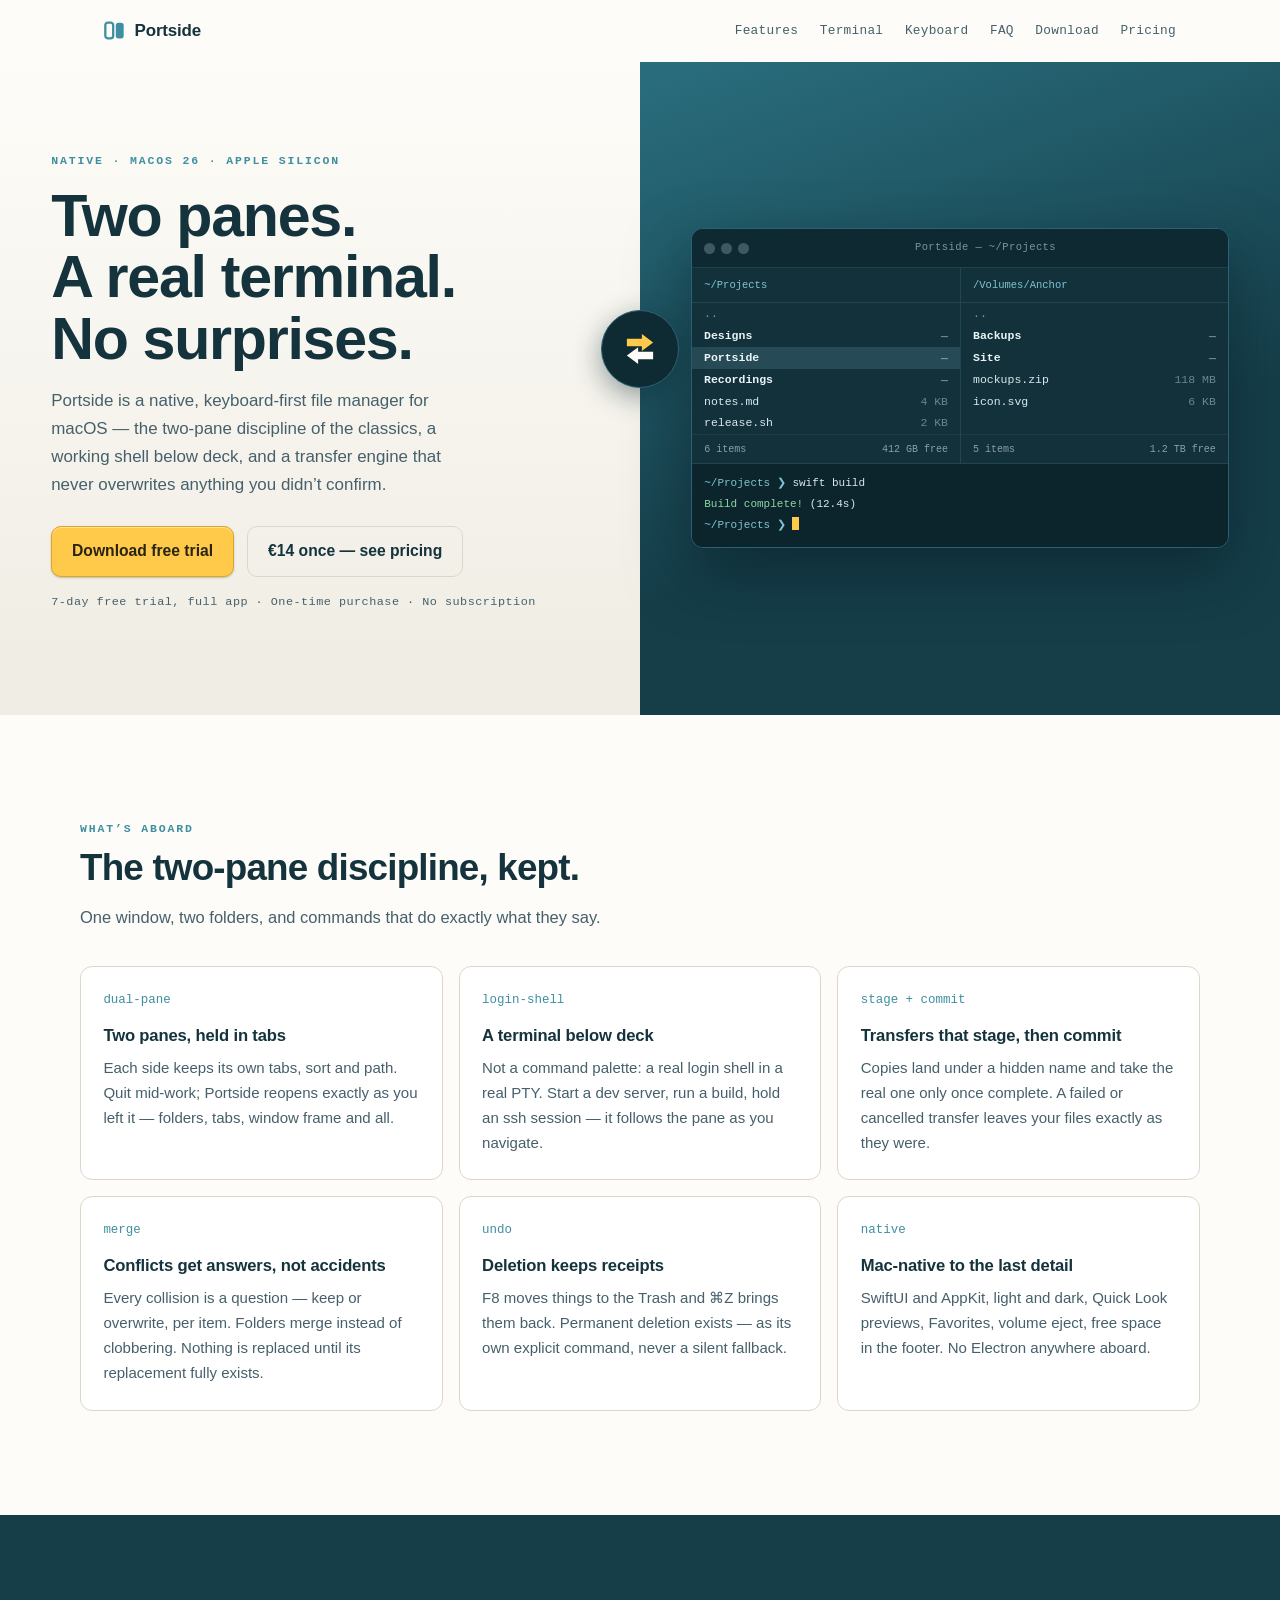
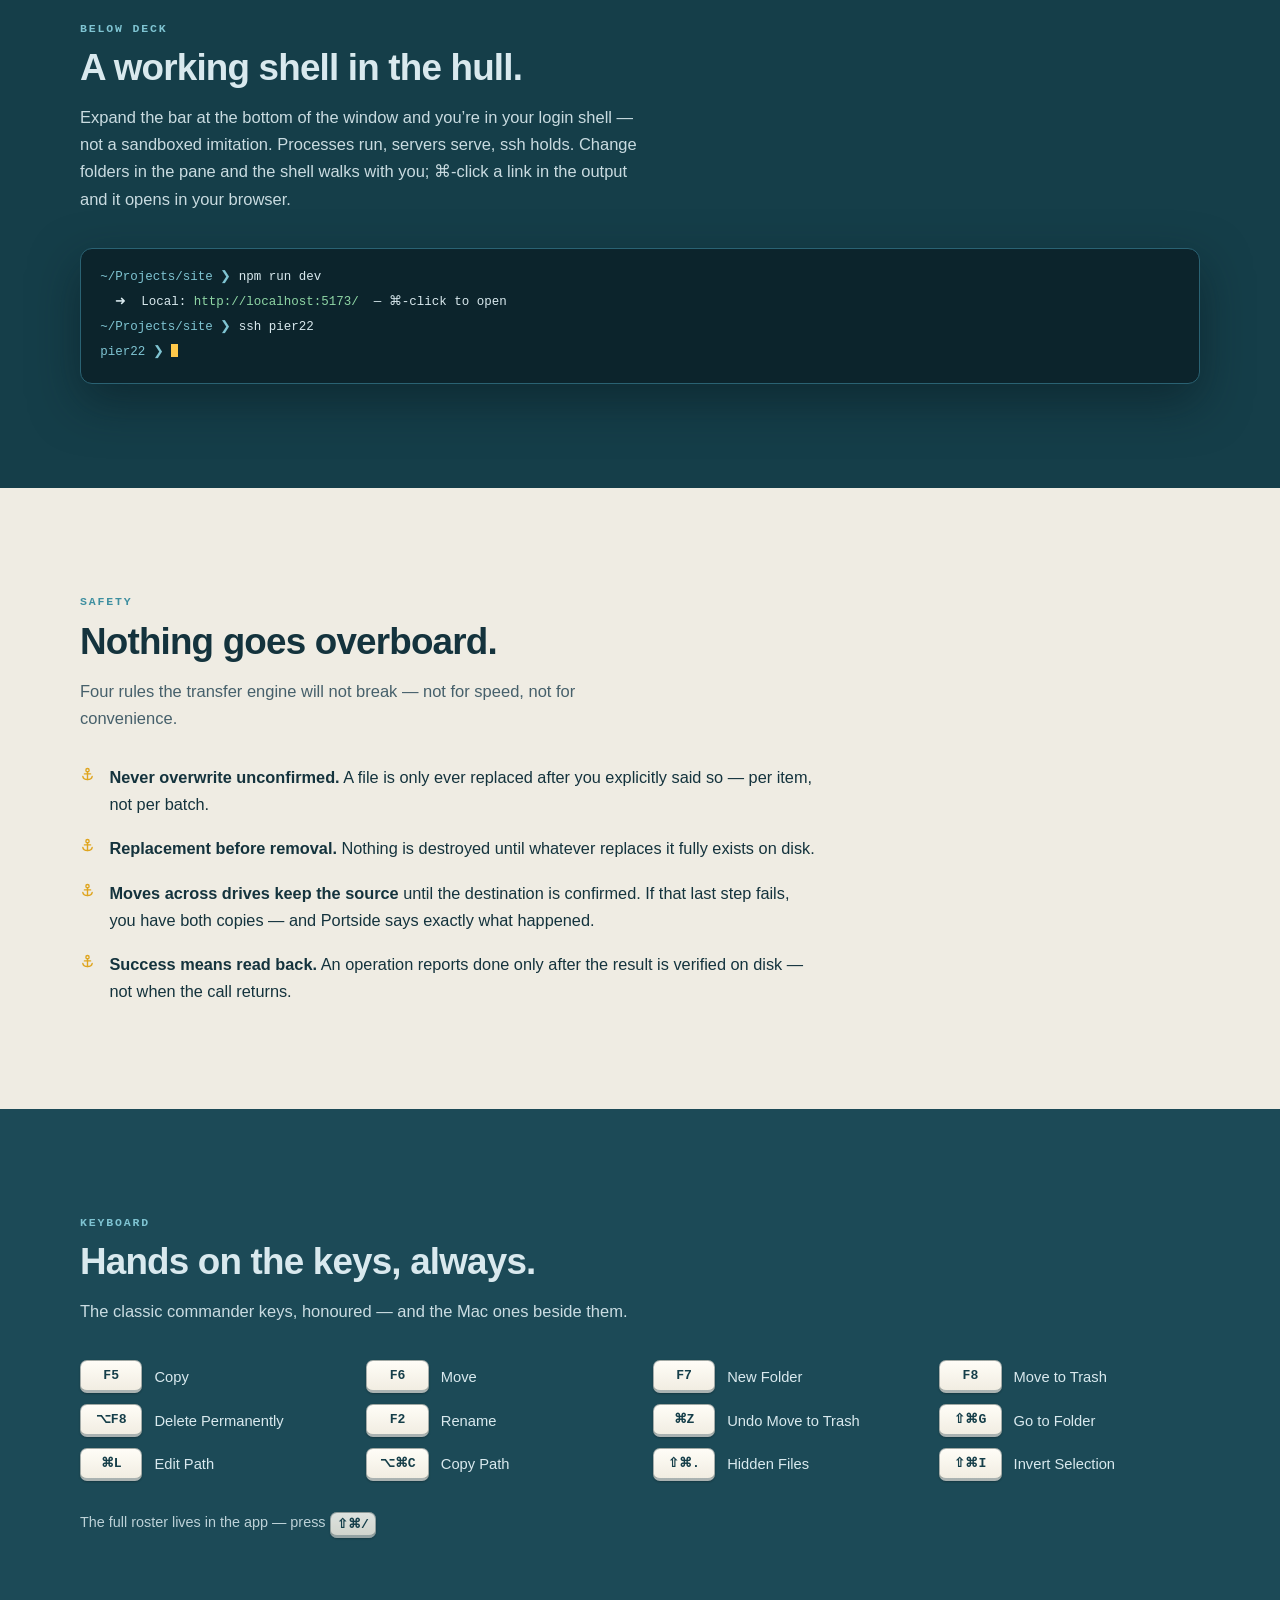
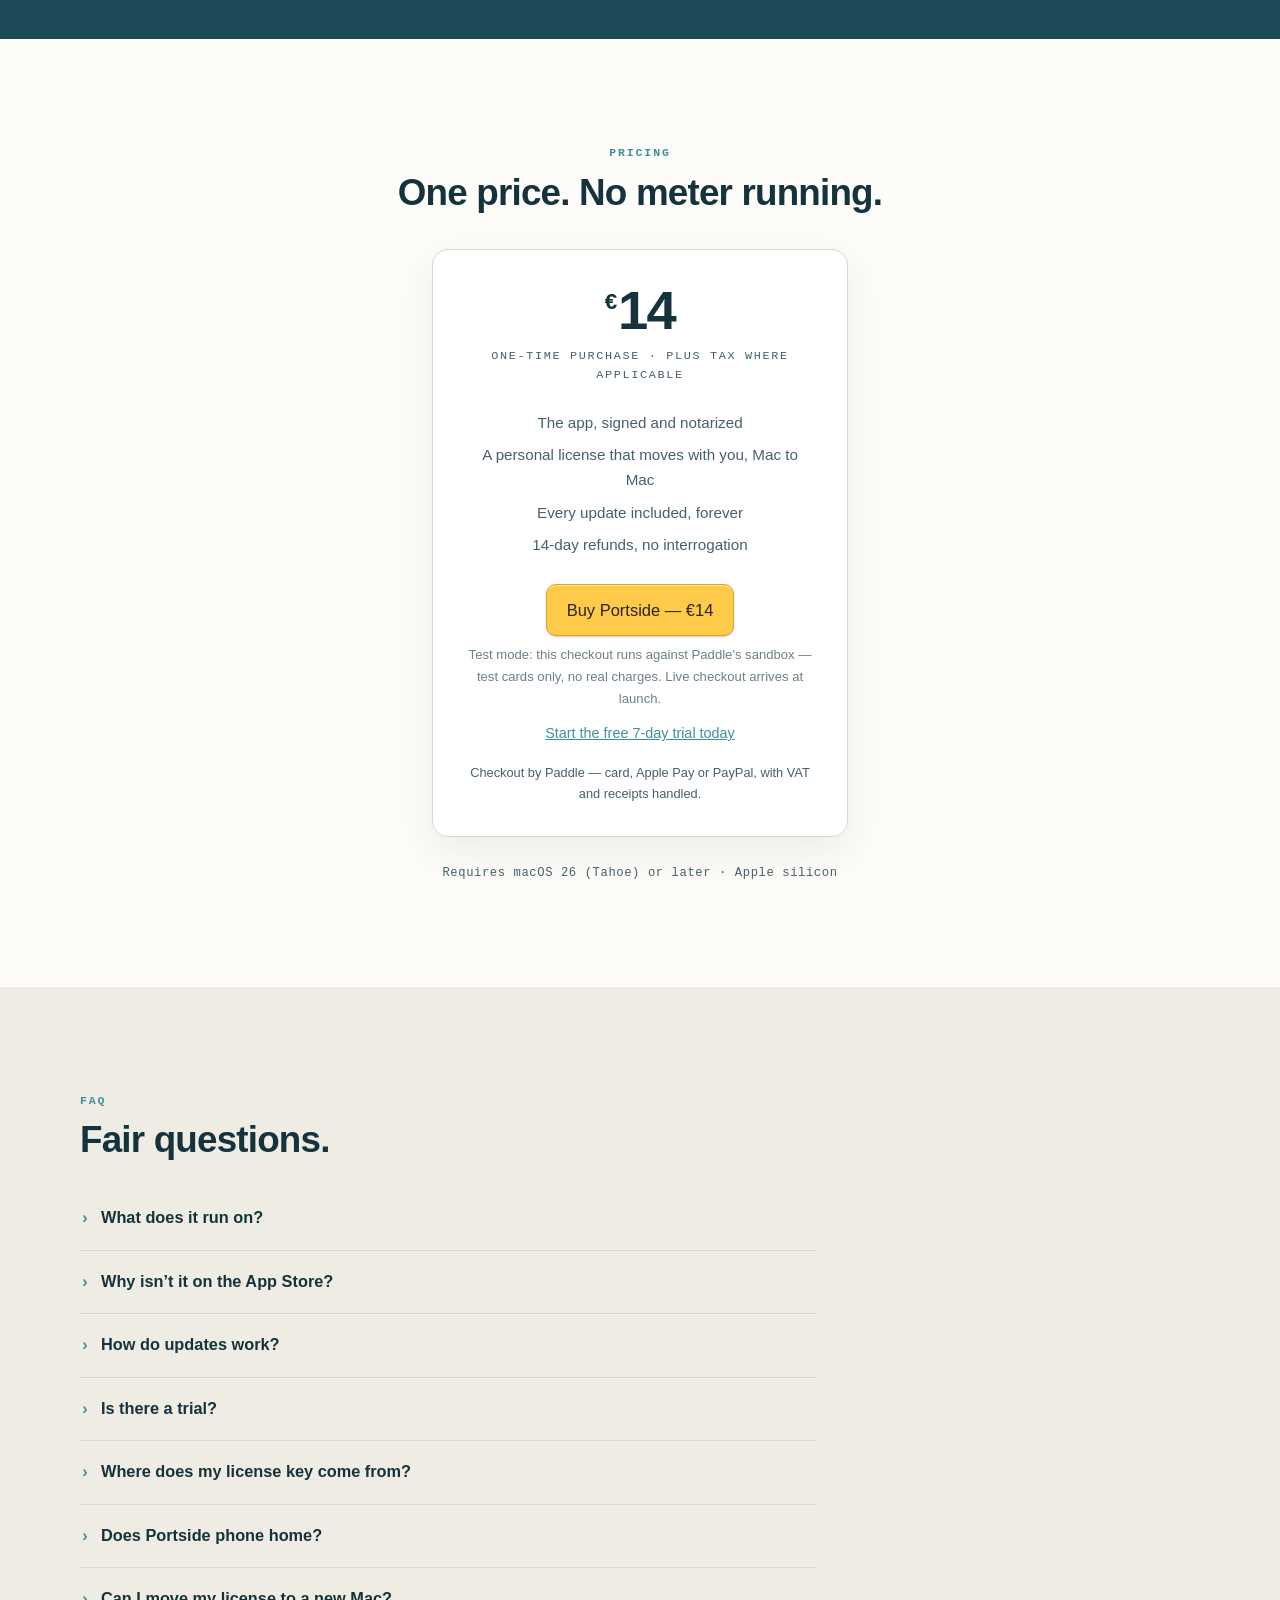
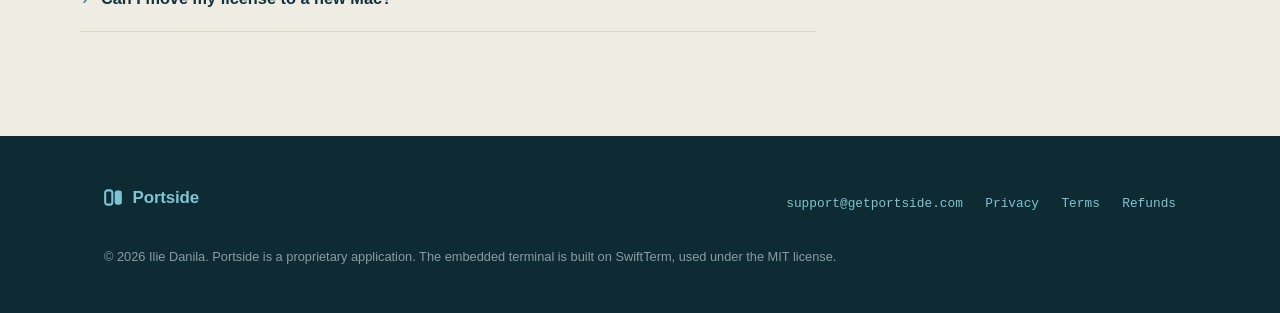
==== index.html @ 92de8a1c "Keycaps: one width, one modifier order Every cap is now the same width — sized to the widest combo, " ====
<!DOCTYPE html>
<html lang="en">
<head>
  <meta charset="utf-8">
  <meta name="viewport" content="width=device-width, initial-scale=1">
  <title>Portside — the two-pane file manager for macOS</title>
  <meta name="description" content="Portside is a native two-pane file manager for macOS with a real built-in terminal and transfers that never overwrite without asking. One-time purchase.">
  <meta property="og:title" content="Portside — the two-pane file manager for macOS">
  <meta property="og:description" content="Two panes. A real terminal. No surprises. Native, keyboard-first, one-time purchase.">
  <meta property="og:image" content="https://getportside.com/assets/icon.svg">
  <meta property="og:url" content="https://getportside.com/">
  <meta name="theme-color" content="#153e49">
  <link rel="icon" href="assets/icon.svg" type="image/svg+xml">
  <link rel="stylesheet" href="styles.css">
</head>
<body>

<header class="topbar">
  <a class="brand" href="./">
    <svg width="21" height="21" viewBox="0 0 24 24" aria-hidden="true">
      <rect x="1.5" y="3" width="9" height="18" rx="3" fill="none" stroke="#3E8FA0" stroke-width="2.6"/>
      <rect x="13.5" y="3" width="9" height="18" rx="3" fill="#3E8FA0"/>
    </svg>
    Portside
  </a>
  <nav class="topnav" aria-label="Site">
    <a href="#features">Features</a>
    <a href="#terminal">Terminal</a>
    <a href="#keyboard">Keyboard</a>
    <a href="#faq">FAQ</a>
    <a href="https://github.com/iliedanila/getportside.com/releases/download/v0.3.0/Portside-0.3.0.dmg">Download</a>
    <a href="#pricing">Pricing</a>
  </nav>
</header>

<main>

<!-- ============ hero: the icon, enacted ============ -->
<section class="hero">
  <div class="hero-paper">
    <p class="eyebrow">Native · macOS 26 · Apple silicon</p>
    <h1>Two panes. A&nbsp;real terminal. No&nbsp;surprises.</h1>
    <p class="hero-sub">
      Portside is a native, keyboard-first file manager for macOS — the two-pane
      discipline of the classics, a working shell below deck, and a transfer
      engine that never overwrites anything you didn’t confirm.
    </p>
    <div class="hero-ctas">
      <a class="btn btn--gold" href="https://github.com/iliedanila/getportside.com/releases/download/v0.3.0/Portside-0.3.0.dmg">Download free trial</a>
      <a class="btn btn--ghost" href="#pricing">€14 once — see pricing</a>
    </div>
    <p class="hero-fine">7-day free trial, full app · One-time purchase · No subscription</p>
  </div>

  <div class="hero-sea">
    <!-- Stylised rendering of the app window. Replace with a real screenshot before launch. -->
    <div class="appwin" role="img" aria-label="The Portside window: two file panes side by side with a terminal panel underneath">
      <div class="appwin-titlebar">
        <span class="appwin-dot"></span><span class="appwin-dot"></span><span class="appwin-dot"></span>
        <span class="appwin-title">Portside — ~/Projects</span>
      </div>
      <div class="appwin-panes">
        <div class="appwin-pane">
          <div class="appwin-path">~/Projects</div>
          <div class="appwin-row appwin-row--dim"><span>..</span><span></span></div>
          <div class="appwin-row appwin-row--dir"><span>Designs</span><span>—</span></div>
          <div class="appwin-row appwin-row--dir appwin-row--sel"><span>Portside</span><span>—</span></div>
          <div class="appwin-row appwin-row--dir"><span>Recordings</span><span>—</span></div>
          <div class="appwin-row"><span>notes.md</span><span>4 KB</span></div>
          <div class="appwin-row"><span>release.sh</span><span>2 KB</span></div>
          <div class="appwin-status"><span>6 items</span><span>412 GB free</span></div>
        </div>
        <div class="appwin-pane">
          <div class="appwin-path">/Volumes/Anchor</div>
          <div class="appwin-row appwin-row--dim"><span>..</span><span></span></div>
          <div class="appwin-row appwin-row--dir"><span>Backups</span><span>—</span></div>
          <div class="appwin-row appwin-row--dir"><span>Site</span><span>—</span></div>
          <div class="appwin-row"><span>mockups.zip</span><span>118 MB</span></div>
          <div class="appwin-row"><span>icon.svg</span><span>6 KB</span></div>
          <div class="appwin-status"><span>5 items</span><span>1.2 TB free</span></div>
        </div>
      </div>
      <div class="appwin-term">
        <div class="appwin-term-line"><span class="appwin-prompt">~/Projects ❯</span> swift build</div>
        <div class="appwin-term-line"><span class="appwin-ok">Build complete!</span> (12.4s)</div>
        <div class="appwin-term-line"><span class="appwin-prompt">~/Projects ❯</span> <span class="appwin-caret"></span></div>
      </div>
    </div>
  </div>

  <div class="hero-seam" aria-hidden="true">
    <svg width="30" height="34" viewBox="0 0 32 36" fill="none">
      <path d="M2 7 H18 V2 L30 11 L18 20 V15 H2 Z" fill="#FFC94A"/>
      <path d="M30 21 H14 V16 L2 25 L14 34 V29 H30 Z" fill="#FDFCF8"/>
    </svg>
  </div>
</section>

<!-- ============ features ============ -->
<section class="band" id="features">
  <div class="band-inner">
    <p class="eyebrow">What’s aboard</p>
    <h2>The two-pane discipline, kept.</h2>
    <p class="lede">One window, two folders, and commands that do exactly what they say.</p>

    <div class="grid">
      <div class="card">
        <span class="glyph">dual-pane</span>
        <h3>Two panes, held in tabs</h3>
        <p>Each side keeps its own tabs, sort and path. Quit mid-work; Portside reopens exactly as you left it — folders, tabs, window frame and all.</p>
      </div>
      <div class="card">
        <span class="glyph">login-shell</span>
        <h3>A terminal below deck</h3>
        <p>Not a command palette: a real login shell in a real PTY. Start a dev server, run a build, hold an ssh session — it follows the pane as you navigate.</p>
      </div>
      <div class="card">
        <span class="glyph">stage + commit</span>
        <h3>Transfers that stage, then commit</h3>
        <p>Copies land under a hidden name and take the real one only once complete. A failed or cancelled transfer leaves your files exactly as they were.</p>
      </div>
      <div class="card">
        <span class="glyph">merge</span>
        <h3>Conflicts get answers, not accidents</h3>
        <p>Every collision is a question — keep or overwrite, per item. Folders merge instead of clobbering. Nothing is replaced until its replacement fully exists.</p>
      </div>
      <div class="card">
        <span class="glyph">undo</span>
        <h3>Deletion keeps receipts</h3>
        <p>F8 moves things to the Trash and ⌘Z brings them back. Permanent deletion exists — as its own explicit command, never a silent fallback.</p>
      </div>
      <div class="card">
        <span class="glyph">native</span>
        <h3>Mac-native to the last detail</h3>
        <p>SwiftUI and AppKit, light and dark, Quick Look previews, Favorites, volume eject, free space in the footer. No Electron anywhere aboard.</p>
      </div>
    </div>
  </div>
</section>

<!-- ============ terminal ============ -->
<section class="band band--sea" id="terminal">
  <div class="band-inner">
    <p class="eyebrow">Below deck</p>
    <h2>A working shell in the hull.</h2>
    <p class="lede">
      Expand the bar at the bottom of the window and you’re in your login shell —
      not a sandboxed imitation. Processes run, servers serve, ssh holds.
      Change folders in the pane and the shell walks with you; ⌘-click a link
      in the output and it opens in your browser.
    </p>
    <div class="termwin" role="img" aria-label="Portside's terminal panel running a dev server and an ssh session">
      <div class="appwin-term-line"><span class="appwin-prompt">~/Projects/site ❯</span> npm run dev</div>
      <div class="appwin-term-line">&nbsp;&nbsp;➜&nbsp; Local: <span class="appwin-ok">http://localhost:5173/</span> &nbsp;— ⌘-click to open</div>
      <div class="appwin-term-line"><span class="appwin-prompt">~/Projects/site ❯</span> ssh pier22</div>
      <div class="appwin-term-line"><span class="appwin-prompt">pier22 ❯</span> <span class="appwin-caret"></span></div>
    </div>
  </div>
</section>

<!-- ============ safety ============ -->
<section class="band band--sand" id="safety">
  <div class="band-inner">
    <p class="eyebrow">Safety</p>
    <h2>Nothing goes overboard.</h2>
    <p class="lede">Four rules the transfer engine will not break — not for speed, not for convenience.</p>

    <ul class="covenant">
      <li>
        <span class="tick" aria-hidden="true"><svg width="15" height="15" viewBox="0 0 24 24" fill="none" stroke="currentColor" stroke-width="2.2" stroke-linecap="round"><circle cx="12" cy="5" r="2.6"/><path d="M12 7.6V20"/><path d="M7 11h10"/><path d="M4.5 15c.5 3.5 3.5 5 7.5 5s7-1.5 7.5-5"/></svg></span>
        <span><strong>Never overwrite unconfirmed.</strong> A file is only ever replaced after you explicitly said so — per item, not per batch.</span>
      </li>
      <li>
        <span class="tick" aria-hidden="true"><svg width="15" height="15" viewBox="0 0 24 24" fill="none" stroke="currentColor" stroke-width="2.2" stroke-linecap="round"><circle cx="12" cy="5" r="2.6"/><path d="M12 7.6V20"/><path d="M7 11h10"/><path d="M4.5 15c.5 3.5 3.5 5 7.5 5s7-1.5 7.5-5"/></svg></span>
        <span><strong>Replacement before removal.</strong> Nothing is destroyed until whatever replaces it fully exists on disk.</span>
      </li>
      <li>
        <span class="tick" aria-hidden="true"><svg width="15" height="15" viewBox="0 0 24 24" fill="none" stroke="currentColor" stroke-width="2.2" stroke-linecap="round"><circle cx="12" cy="5" r="2.6"/><path d="M12 7.6V20"/><path d="M7 11h10"/><path d="M4.5 15c.5 3.5 3.5 5 7.5 5s7-1.5 7.5-5"/></svg></span>
        <span><strong>Moves across drives keep the source</strong> until the destination is confirmed. If that last step fails, you have both copies — and Portside says exactly what happened.</span>
      </li>
      <li>
        <span class="tick" aria-hidden="true"><svg width="15" height="15" viewBox="0 0 24 24" fill="none" stroke="currentColor" stroke-width="2.2" stroke-linecap="round"><circle cx="12" cy="5" r="2.6"/><path d="M12 7.6V20"/><path d="M7 11h10"/><path d="M4.5 15c.5 3.5 3.5 5 7.5 5s7-1.5 7.5-5"/></svg></span>
        <span><strong>Success means read back.</strong> An operation reports done only after the result is verified on disk — not when the call returns.</span>
      </li>
    </ul>
  </div>
</section>

<!-- ============ keyboard ============ -->
<section class="band band--harbor" id="keyboard">
  <div class="band-inner">
    <p class="eyebrow">Keyboard</p>
    <h2>Hands on the keys, always.</h2>
    <p class="lede">The classic commander keys, honoured — and the Mac ones beside them.</p>

    <div class="keys">
      <div class="keyrow"><span class="keycap">F5</span> Copy</div>
      <div class="keyrow"><span class="keycap">F6</span> Move</div>
      <div class="keyrow"><span class="keycap">F7</span> New Folder</div>
      <div class="keyrow"><span class="keycap">F8</span> Move to Trash</div>
      <div class="keyrow"><span class="keycap">⌥F8</span> Delete Permanently</div>
      <div class="keyrow"><span class="keycap">F2</span> Rename</div>
      <div class="keyrow"><span class="keycap">⌘Z</span> Undo Move to Trash</div>
      <div class="keyrow"><span class="keycap">⇧⌘G</span> Go to Folder</div>
      <div class="keyrow"><span class="keycap">⌘L</span> Edit Path</div>
      <div class="keyrow"><span class="keycap">⌥⌘C</span> Copy Path</div>
      <div class="keyrow"><span class="keycap">⇧⌘.</span> Hidden Files</div>
      <div class="keyrow"><span class="keycap">⇧⌘I</span> Invert Selection</div>
    </div>

    <p class="keys-note">The full roster lives in the app — press <span class="keycap">⇧⌘/</span></p>
  </div>
</section>

<!-- ============ pricing ============ -->
<section class="band" id="pricing">
  <div class="band-inner">
    <p class="eyebrow" style="text-align:center">Pricing</p>
    <h2 style="text-align:center">One price. No meter running.</h2>

    <div class="price-card">
      <p class="price-figure"><sup>€</sup>14</p>
      <span class="price-unit">One-time purchase · plus tax where applicable</span>
      <ul class="price-includes">
        <li>The app, signed and notarized</li>
        <li>A personal license that moves with you, Mac to Mac</li>
        <li>Every update included, forever</li>
        <li>14-day refunds, no interrogation</li>
      </ul>
      <button class="btn btn--gold" id="buy-portside" type="button">Buy Portside — €14</button>
      <p class="price-mode">Test mode: this checkout runs against Paddle's sandbox — test cards only, no real charges. Live checkout arrives at launch.</p>
      <p class="price-trial"><a href="https://github.com/iliedanila/getportside.com/releases/download/v0.3.0/Portside-0.3.0.dmg">Start the free 7-day trial today</a></p>
      <p class="price-paddle">Checkout by Paddle — card, Apple&nbsp;Pay or PayPal, with VAT and receipts handled.</p>
    </div>

    <p class="price-req">Requires macOS 26 (Tahoe) or later · Apple silicon</p>
  </div>
</section>

<!-- ============ FAQ ============ -->
<section class="band band--sand" id="faq">
  <div class="band-inner">
    <p class="eyebrow">FAQ</p>
    <h2>Fair questions.</h2>

    <div class="faq">
      <details>
        <summary>What does it run on?</summary>
        <p>macOS 26 (Tahoe) or later, on Apple silicon. There is no Intel build.</p>
      </details>
      <details>
        <summary>Why isn’t it on the App Store?</summary>
        <p>The built-in terminal runs your real login shell with real processes — the App Store sandbox doesn’t allow that. Selling direct is what keeps the terminal real, and the price one-time.</p>
      </details>
      <details>
        <summary>How do updates work?</summary>
        <p>Every purchase includes every update, forever — no upgrade fees, no paid 2.0. Portside checks this site for new versions and installs them in place, with your consent, never behind your back.</p>
      </details>
      <details>
        <summary>Is there a trial?</summary>
        <p>Yes — 7 days, the full app, no account needed. When it ends, Portside asks for a license; your files and settings stay exactly where they were.</p>
      </details>
      <details>
        <summary>Where does my license key come from?</summary>
        <p>It lands in your inbox right after checkout, sent from getportside.com; your Paddle receipt arrives separately. If you ever lose it, write to <a href="mailto:support@getportside.com">support@getportside.com</a> and we’ll resend it.</p>
      </details>
      <details>
        <summary>Does Portside phone home?</summary>
        <p>No telemetry, no analytics, no account. Portside talks to this site for two things only: checking for updates, and confirming your license is active on this Mac. Neither carries anything about your files or how you use the app.</p>
      </details>
      <details>
        <summary>Can I move my license to a new Mac?</summary>
        <p>Yes — a license is active on one Mac at a time, and moving is self-serve: enter your key on the new Mac and the license moves with you. The old install steps aside on its next check. No ticket, no deactivation ceremony.</p>
      </details>
    </div>
  </div>
</section>

</main>

<footer class="footer">
  <div class="footer-inner">
    <a class="brand" href="./">
      <svg width="19" height="19" viewBox="0 0 24 24" aria-hidden="true">
        <rect x="1.5" y="3" width="9" height="18" rx="3" fill="none" stroke="#7FC4D2" stroke-width="2.6"/>
        <rect x="13.5" y="3" width="9" height="18" rx="3" fill="#7FC4D2"/>
      </svg>
      Portside
    </a>
    <div class="footer-links">
      <a href="mailto:support@getportside.com">support@getportside.com</a>
      <a href="privacy.html">Privacy</a>
      <a href="terms.html">Terms</a>
      <a href="refunds.html">Refunds</a>
    </div>
    <p class="footer-copy">© 2026 Ilie Danila. Portside is a proprietary application. The embedded terminal is built on SwiftTerm, used under the MIT license.</p>
  </div>
</footer>

<script src="https://cdn.paddle.com/paddle/v2/paddle.js"></script>
<script>
  // SANDBOX checkout (rehearsal): the client token and price id are the
  // sandbox account's, public by design. Go-live swaps exactly three
  // things here: remove the Environment.set line, use the live client
  // token, use the live price id — and delete the .price-mode note above.
  Paddle.Environment.set("sandbox");
  Paddle.Initialize({ token: "test_4e1c1b22bde12c4c57d20994d0d" });
  document.getElementById("buy-portside").addEventListener("click", function () {
    Paddle.Checkout.open({ items: [{ priceId: "pri_01kztpa6zg8pkgagzr57knswmz", quantity: 1 }] });
  });
</script>
</body>
</html>
---- styles.css ----
/* Portside — getportside.com
   Palette and geometry derive from the app icon (Specs/Portside Icon.svg):
   paper pane, deep-sea teal, gold cargo arrows. */

:root {
  --paper: #fdfcf8;
  --sand: #efece3;
  --sandline: #ddd7c9;
  --ink: #14333d;
  --ink-soft: #46606b;

  --sea: #153e49;
  --harbor: #1c4a57;
  --harbor-edge: #2a6273;
  --abyss: #0e2a33;
  --teal: #3e8fa0;
  --tealine: #7fc4d2;
  --foam: #d9e9ee;

  --gold: #ffc94a;
  --gold-deep: #dfa51f;
  --gold-ink: #2a2413;

  --sans: -apple-system, BlinkMacSystemFont, "SF Pro Text", "Segoe UI", Roboto, sans-serif;
  --mono: ui-monospace, "SF Mono", SFMono-Regular, Menlo, Consolas, monospace;

  --radius: 12px;
  --measure: 62ch;
  --bandpad: clamp(4rem, 9vw, 6.5rem);
}

* { margin: 0; padding: 0; box-sizing: border-box; }

html { scroll-behavior: smooth; }

body {
  font-family: var(--sans);
  font-size: 16.5px;
  line-height: 1.65;
  color: var(--ink);
  background: var(--paper);
  -webkit-font-smoothing: antialiased;
  text-rendering: optimizeLegibility;
}

::selection { background: var(--tealine); color: var(--abyss); }

:focus-visible { outline: 2px solid var(--gold); outline-offset: 3px; border-radius: 4px; }

a { color: inherit; }

/* ---------- shared band + type ---------- */

.band { padding: var(--bandpad) 1.5rem; }
.band-inner { max-width: 1120px; margin: 0 auto; }

.band--sea { background: var(--sea); color: var(--foam); }
.band--harbor { background: var(--harbor); color: var(--foam); }
.band--sand { background: var(--sand); }

.eyebrow {
  font-family: var(--mono);
  font-size: 0.72rem;
  font-weight: 600;
  letter-spacing: 0.16em;
  text-transform: uppercase;
  color: var(--teal);
}
.band--sea .eyebrow, .band--harbor .eyebrow { color: var(--tealine); }

h1, h2 { letter-spacing: -0.022em; text-wrap: balance; }

h2 {
  font-size: clamp(1.7rem, 3.4vw, 2.3rem);
  font-weight: 750;
  line-height: 1.15;
  margin: 0.6rem 0 0.9rem;
}

.lede { max-width: var(--measure); color: var(--ink-soft); }
.band--sea .lede, .band--harbor .lede { color: var(--foam); opacity: 0.92; }

/* ---------- horizon divider (from the icon's waterline) ---------- */

.horizon { display: block; width: 100%; height: 26px; }

/* ---------- topbar ---------- */

.topbar {
  display: flex;
  align-items: center;
  gap: 1.6rem;
  max-width: 1120px;
  margin: 0 auto;
  padding: 1.05rem 1.5rem;
}

.brand {
  display: inline-flex;
  align-items: center;
  gap: 0.6rem;
  font-weight: 700;
  font-size: 1.06rem;
  letter-spacing: -0.01em;
  text-decoration: none;
}
.brand svg { display: block; }

.topnav { display: flex; gap: 1.35rem; margin-left: auto; align-items: center; }
.topnav a {
  font-family: var(--mono);
  font-size: 0.8rem;
  letter-spacing: 0.02em;
  text-decoration: none;
  color: var(--ink-soft);
}
.topnav a:hover { color: var(--ink); }

/* ---------- buttons ---------- */

.btn {
  display: inline-flex;
  align-items: center;
  gap: 0.55rem;
  font-weight: 650;
  font-size: 0.98rem;
  padding: 0.72rem 1.25rem;
  border-radius: 10px;
  text-decoration: none;
  border: 1px solid transparent;
  transition: transform 120ms ease, box-shadow 120ms ease, background 120ms ease;
}

.btn--gold {
  background: var(--gold);
  color: var(--gold-ink);
  border-color: var(--gold-deep);
  box-shadow: inset 0 1px 0 rgba(255, 255, 255, 0.45), 0 1px 2px rgba(14, 42, 51, 0.25);
}
.btn--gold:hover { transform: translateY(-1px); box-shadow: inset 0 1px 0 rgba(255,255,255,0.45), 0 4px 10px rgba(14, 42, 51, 0.28); }

.btn--ghost { border-color: var(--sandline); color: var(--ink); background: transparent; }

/* The rehearsal marker under the sandbox Buy button: quiet but plain.
   Deleted at go-live together with the sandbox checkout values. */
.price-mode {
  margin-top: 0.5rem;
  font-size: 0.82rem;
  color: var(--ink-soft, #5b6b70);
  opacity: 0.8;
}

.btn--gold[type="button"] { cursor: pointer; font: inherit; }
.btn--ghost:hover { border-color: var(--teal); }

.btn--small { font-size: 0.85rem; padding: 0.45rem 0.85rem; border-radius: 8px; }

.kbd-hint { font-family: var(--mono); font-size: 0.85em; opacity: 0.75; }

/* ---------- hero: the icon, enacted ---------- */

.hero { position: relative; display: grid; grid-template-columns: 1fr 1fr; }

.hero-paper {
  background: linear-gradient(var(--paper), var(--sand));
  padding: clamp(3.5rem, 7vw, 6rem) clamp(1.5rem, 4vw, 4.5rem) clamp(4rem, 8vw, 6.5rem);
  display: flex;
  flex-direction: column;
  justify-content: center;
}

.hero-sea {
  background: linear-gradient(160deg, #2a6e7e, var(--sea) 62%);
  padding: clamp(3.5rem, 6vw, 5.5rem) clamp(1.5rem, 4vw, 4rem);
  display: flex;
  align-items: center;
  justify-content: center;
}

.hero h1 {
  font-size: clamp(2.35rem, 5vw, 3.7rem);
  font-weight: 800;
  line-height: 1.04;
  margin: 0.9rem 0 1.1rem;
  max-width: 11em;
}

.hero-sub { max-width: 46ch; color: var(--ink-soft); font-size: 1.06rem; }

.hero-ctas { display: flex; flex-wrap: wrap; gap: 0.8rem; margin: 1.7rem 0 1rem; }

.hero-fine {
  font-family: var(--mono);
  font-size: 0.74rem;
  letter-spacing: 0.04em;
  color: var(--ink-soft);
}

/* gold cargo arrows on the seam, straight from the icon */
.hero-seam {
  position: absolute;
  left: 50%;
  top: 44%;
  transform: translate(-50%, -50%);
  z-index: 2;
  width: 78px;
  height: 78px;
  border-radius: 50%;
  background: var(--abyss);
  border: 1px solid var(--harbor-edge);
  box-shadow: 0 8px 28px rgba(14, 42, 51, 0.45);
  display: flex;
  align-items: center;
  justify-content: center;
}

/* ---------- app-window rendering (stylised; swap for real screenshot) ---------- */

.appwin {
  width: min(100%, 560px);
  background: #12313b;
  border: 1px solid var(--harbor-edge);
  border-radius: var(--radius);
  box-shadow: 0 24px 60px rgba(10, 30, 38, 0.55);
  overflow: hidden;
  font-family: var(--mono);
  font-size: 11.5px;
  line-height: 1.9;
  color: var(--foam);
}

.appwin-titlebar {
  display: flex;
  align-items: center;
  gap: 6px;
  padding: 9px 12px;
  background: #0f2932;
  border-bottom: 1px solid rgba(127, 196, 210, 0.14);
}
.appwin-dot { width: 11px; height: 11px; border-radius: 50%; background: #3d5a64; }
.appwin-title { margin: 0 auto; font-size: 10.5px; opacity: 0.55; letter-spacing: 0.04em; }

.appwin-panes { display: grid; grid-template-columns: 1fr 1fr; }
.appwin-pane { padding: 8px 0 4px; min-width: 0; display: flex; flex-direction: column; }
.appwin-pane .appwin-status { margin-top: auto; }
.appwin-pane + .appwin-pane { border-left: 1px solid rgba(127, 196, 210, 0.14); }

.appwin-path {
  font-size: 10.5px;
  color: var(--tealine);
  padding: 0 12px 6px;
  border-bottom: 1px solid rgba(127, 196, 210, 0.14);
  white-space: nowrap;
  overflow: hidden;
}

.appwin-row {
  display: flex;
  justify-content: space-between;
  gap: 12px;
  padding: 0 12px;
  white-space: nowrap;
  overflow: hidden;
}
.appwin-row span:last-child { opacity: 0.45; }
.appwin-row--dir { color: #eaf4f7; font-weight: 600; }
.appwin-row--dim { opacity: 0.55; }
.appwin-row--sel { background: rgba(127, 196, 210, 0.18); }

.appwin-status {
  display: flex;
  justify-content: space-between;
  padding: 5px 12px 0;
  margin-top: 4px;
  border-top: 1px solid rgba(127, 196, 210, 0.14);
  font-size: 10px;
  opacity: 0.6;
}

.appwin-term {
  border-top: 1px solid rgba(127, 196, 210, 0.2);
  background: #0c242c;
  padding: 9px 12px 11px;
  font-size: 11px;
}
.appwin-term-line { white-space: nowrap; overflow: hidden; }
.appwin-prompt { color: var(--tealine); }
.appwin-ok { color: #8fd6a5; }
.appwin-caret {
  display: inline-block;
  width: 7px;
  height: 13px;
  vertical-align: -2px;
  background: var(--gold);
  animation: caret 1.15s steps(1) infinite;
}

/* ---------- feature grid ---------- */

.grid {
  display: grid;
  grid-template-columns: repeat(auto-fit, minmax(285px, 1fr));
  gap: 1rem;
  margin-top: 2.2rem;
}

.card {
  background: #ffffff;
  border: 1px solid var(--sandline);
  border-radius: var(--radius);
  padding: 1.4rem 1.4rem 1.5rem;
}
.card h3 { font-size: 1.04rem; font-weight: 700; margin-bottom: 0.45rem; letter-spacing: -0.01em; }
.card p { font-size: 0.94rem; color: var(--ink-soft); }
.card .glyph { font-family: var(--mono); font-size: 0.78rem; color: var(--teal); display: block; margin-bottom: 0.7rem; }

/* ---------- terminal spotlight ---------- */

.termwin {
  background: #0c242c;
  border: 1px solid var(--harbor-edge);
  border-radius: var(--radius);
  box-shadow: 0 18px 48px rgba(8, 24, 30, 0.5);
  font-family: var(--mono);
  font-size: 12.5px;
  line-height: 2;
  padding: 1rem 1.2rem 1.15rem;
  margin-top: 2.2rem;
  overflow-x: auto;
}
.termwin .appwin-prompt { user-select: none; }

/* ---------- safety covenant ---------- */

.covenant { margin-top: 2rem; display: grid; gap: 1.05rem; max-width: 46rem; }

.covenant li {
  list-style: none;
  display: flex;
  gap: 0.9rem;
  align-items: baseline;
  font-size: 1.02rem;
}
.covenant li strong { font-weight: 700; }
.covenant .tick {
  font-family: var(--mono);
  color: var(--gold-deep);
  flex: none;
  transform: translateY(-1px);
}

/* ---------- keyboard ---------- */

.keys {
  display: grid;
  grid-template-columns: repeat(auto-fit, minmax(215px, 1fr));
  gap: 0.7rem 1.6rem;
  margin-top: 2.2rem;
}

.keyrow { display: flex; align-items: center; gap: 0.75rem; font-size: 0.92rem; }

/* Real keys on a dark deck: paper caps, dark ink — readable at a
   glance, not teal-on-teal. */
.keycap {
  font-family: var(--mono);
  font-size: 0.82rem;
  font-weight: 600;
  color: #153e49;
  background: linear-gradient(#fffdf7, #f1ede2);
  border: 1px solid rgba(14, 42, 51, 0.35);
  border-bottom-width: 3px;
  border-radius: 7px;
  padding: 0.22rem 0.4rem;
  width: 3.9rem;
  box-sizing: border-box;
  text-align: center;
  flex: none;
  white-space: nowrap;
  box-shadow: 0 1px 2px rgba(0, 0, 0, 0.25);
}

.keys-note { margin-top: 1.9rem; font-size: 0.9rem; opacity: 0.85; }

/* ---------- pricing ---------- */

.price-card {
  max-width: 26rem;
  margin: 2.2rem auto 0;
  background: #ffffff;
  border: 1px solid var(--sandline);
  border-radius: 16px;
  padding: 2.1rem 2.2rem 2rem;
  text-align: center;
  box-shadow: 0 14px 40px rgba(20, 51, 61, 0.08);
}

.price-figure { font-size: 3.4rem; font-weight: 800; letter-spacing: -0.03em; line-height: 1; }
.price-figure sup { font-size: 1.4rem; font-weight: 700; vertical-align: 0.9em; margin-right: 0.1em; }
.price-unit { font-family: var(--mono); font-size: 0.74rem; letter-spacing: 0.14em; text-transform: uppercase; color: var(--ink-soft); display: block; margin-top: 0.55rem; }

.price-includes { margin: 1.5rem 0 1.7rem; display: grid; gap: 0.45rem; font-size: 0.95rem; color: var(--ink-soft); }
.price-includes li { list-style: none; }

.price-trial { margin-top: 0.8rem; font-size: 0.9rem; }
.price-trial a { color: var(--teal); }
.price-paddle { margin-top: 1rem; font-size: 0.8rem; color: var(--ink-soft); }

.price-req { text-align: center; margin-top: 1.6rem; font-family: var(--mono); font-size: 0.76rem; letter-spacing: 0.05em; color: var(--ink-soft); }

/* ---------- FAQ ---------- */

.faq { max-width: 46rem; margin-top: 1.6rem; }

.faq details { border-bottom: 1px solid var(--sandline); }
.faq summary {
  cursor: pointer;
  font-weight: 650;
  font-size: 1.02rem;
  padding: 1.05rem 0;
  list-style: none;
  display: flex;
  align-items: baseline;
  gap: 0.7rem;
}
.faq summary::-webkit-details-marker { display: none; }
.faq summary::before { content: "›"; font-family: var(--mono); color: var(--teal); transition: transform 140ms ease; }
.faq details[open] summary::before { transform: rotate(90deg); }
.faq details p { padding: 0 0 1.2rem 1.35rem; color: var(--ink-soft); max-width: 60ch; }
.faq details p + p { margin-top: -0.4rem; }

/* ---------- footer ---------- */

.footer { background: var(--abyss); color: var(--foam); }
.footer-inner {
  max-width: 1120px;
  margin: 0 auto;
  padding: 3rem 1.5rem 3.4rem;
  display: flex;
  flex-wrap: wrap;
  gap: 2rem;
  align-items: baseline;
  justify-content: space-between;
}
.footer a { color: var(--tealine); text-decoration: none; }
.footer a:hover { text-decoration: underline; }
.footer-links { display: flex; flex-wrap: wrap; gap: 0.9rem 1.4rem; font-family: var(--mono); font-size: 0.8rem; }
.footer-copy { font-size: 0.8rem; opacity: 0.6; flex-basis: 100%; }

/* ---------- document pages (privacy / terms / refunds) ---------- */

.doc { max-width: 44rem; margin: 0 auto; padding: 3.5rem 1.5rem 5rem; }
.doc h1 { font-size: 2rem; font-weight: 750; margin-bottom: 0.4rem; }
.doc .doc-date { font-family: var(--mono); font-size: 0.76rem; color: var(--ink-soft); letter-spacing: 0.06em; }
.doc h2 { font-size: 1.15rem; margin: 2.2rem 0 0.6rem; }
.doc p, .doc li { color: var(--ink-soft); font-size: 0.98rem; }
.doc ul { padding-left: 1.2rem; margin: 0.5rem 0; }
.doc p + p { margin-top: 0.7rem; }

/* ---------- motion ---------- */

@keyframes caret { 50% { opacity: 0; } }
@keyframes berth-left { from { opacity: 0; transform: translateX(-14px); } to { opacity: 1; transform: none; } }
@keyframes berth-right { from { opacity: 0; transform: translateX(14px); } to { opacity: 1; transform: none; } }
@keyframes moor { from { opacity: 0; } to { opacity: 1; } }

.hero-paper > * { animation: berth-left 640ms cubic-bezier(0.22, 0.9, 0.3, 1) both; }
.hero-sea .appwin { animation: berth-right 640ms cubic-bezier(0.22, 0.9, 0.3, 1) both; }
.hero-seam { animation: moor 500ms ease 460ms both; }

@media (prefers-reduced-motion: reduce) {
  html { scroll-behavior: auto; }
  .hero-paper > *, .hero-sea .appwin, .hero-seam { animation: none; }
  .appwin-caret { animation: none; }
  .btn, .faq summary::before { transition: none; }
}

/* ---------- responsive ---------- */

@media (max-width: 940px) {
  .hero { grid-template-columns: 1fr; }
  .hero-seam { display: none; }
  .hero-paper { padding-bottom: 3.2rem; }
  .topnav a:not(.btn) { display: none; }
}
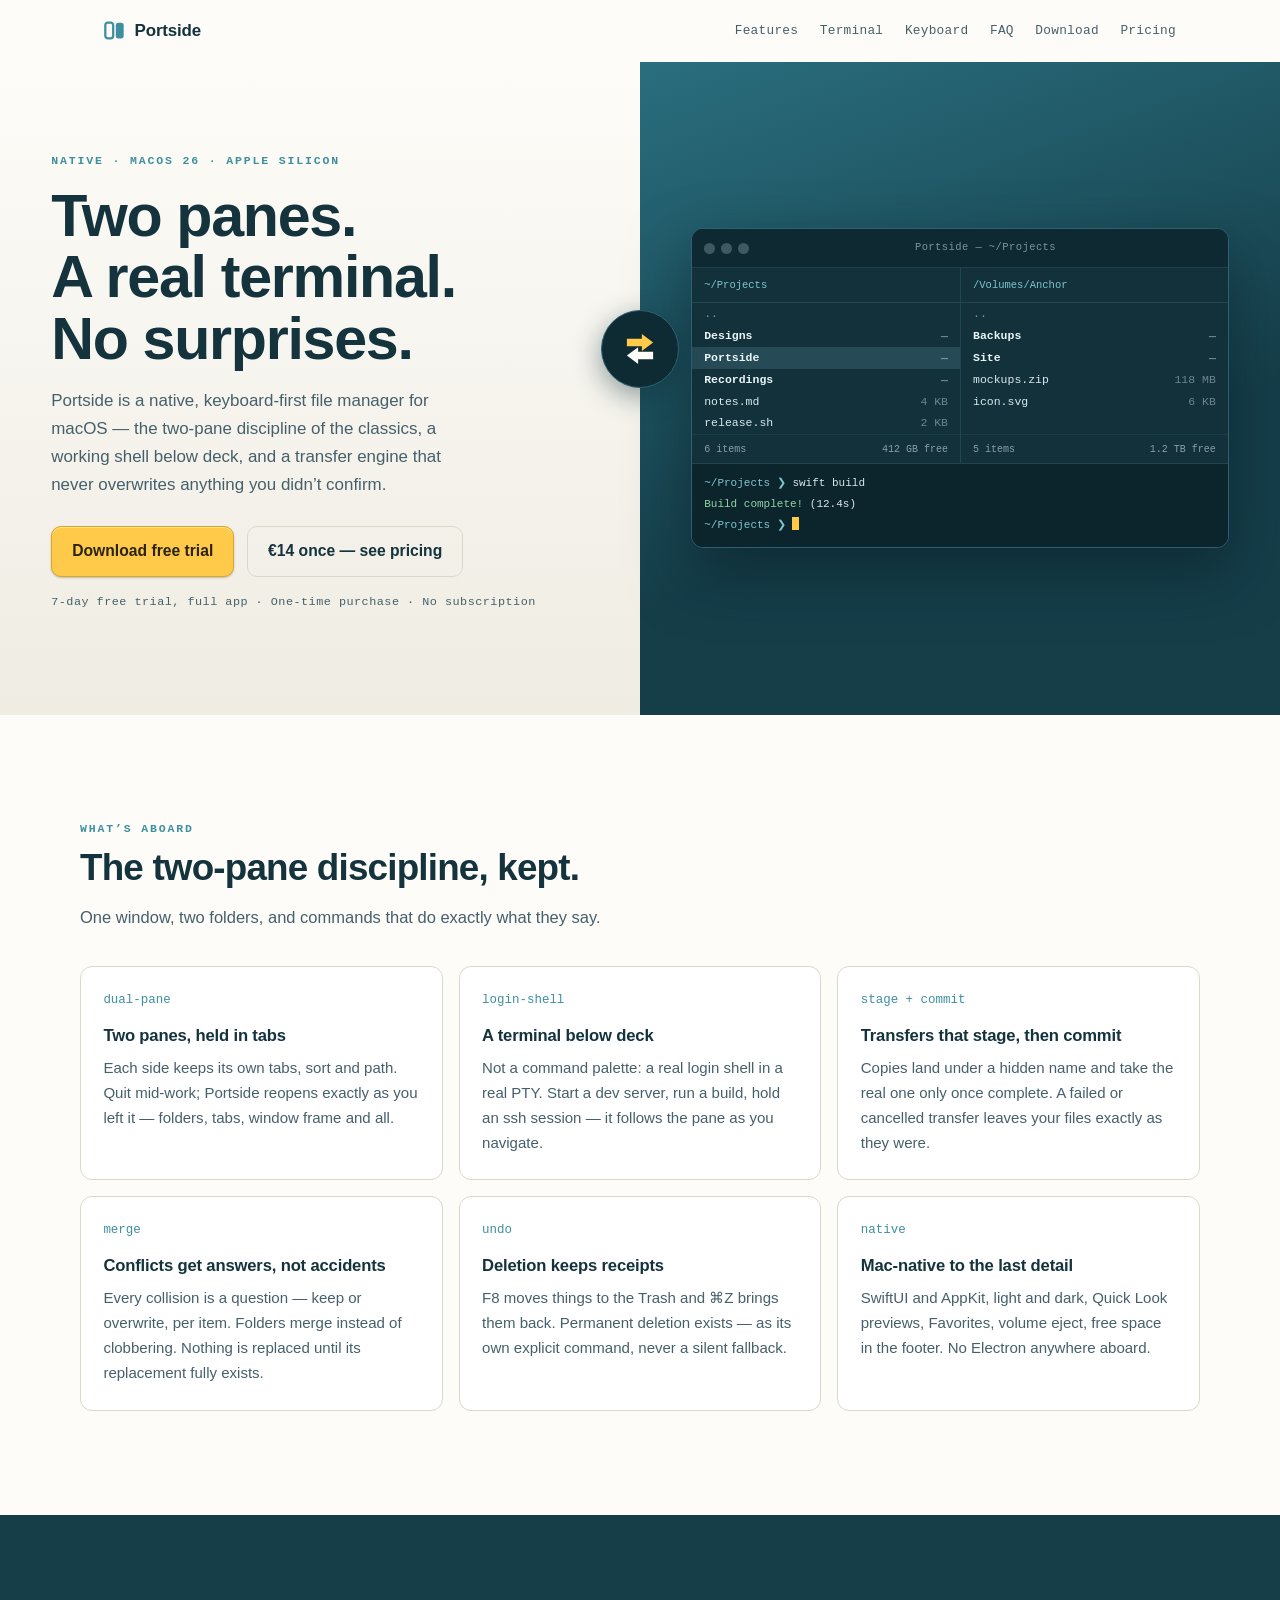
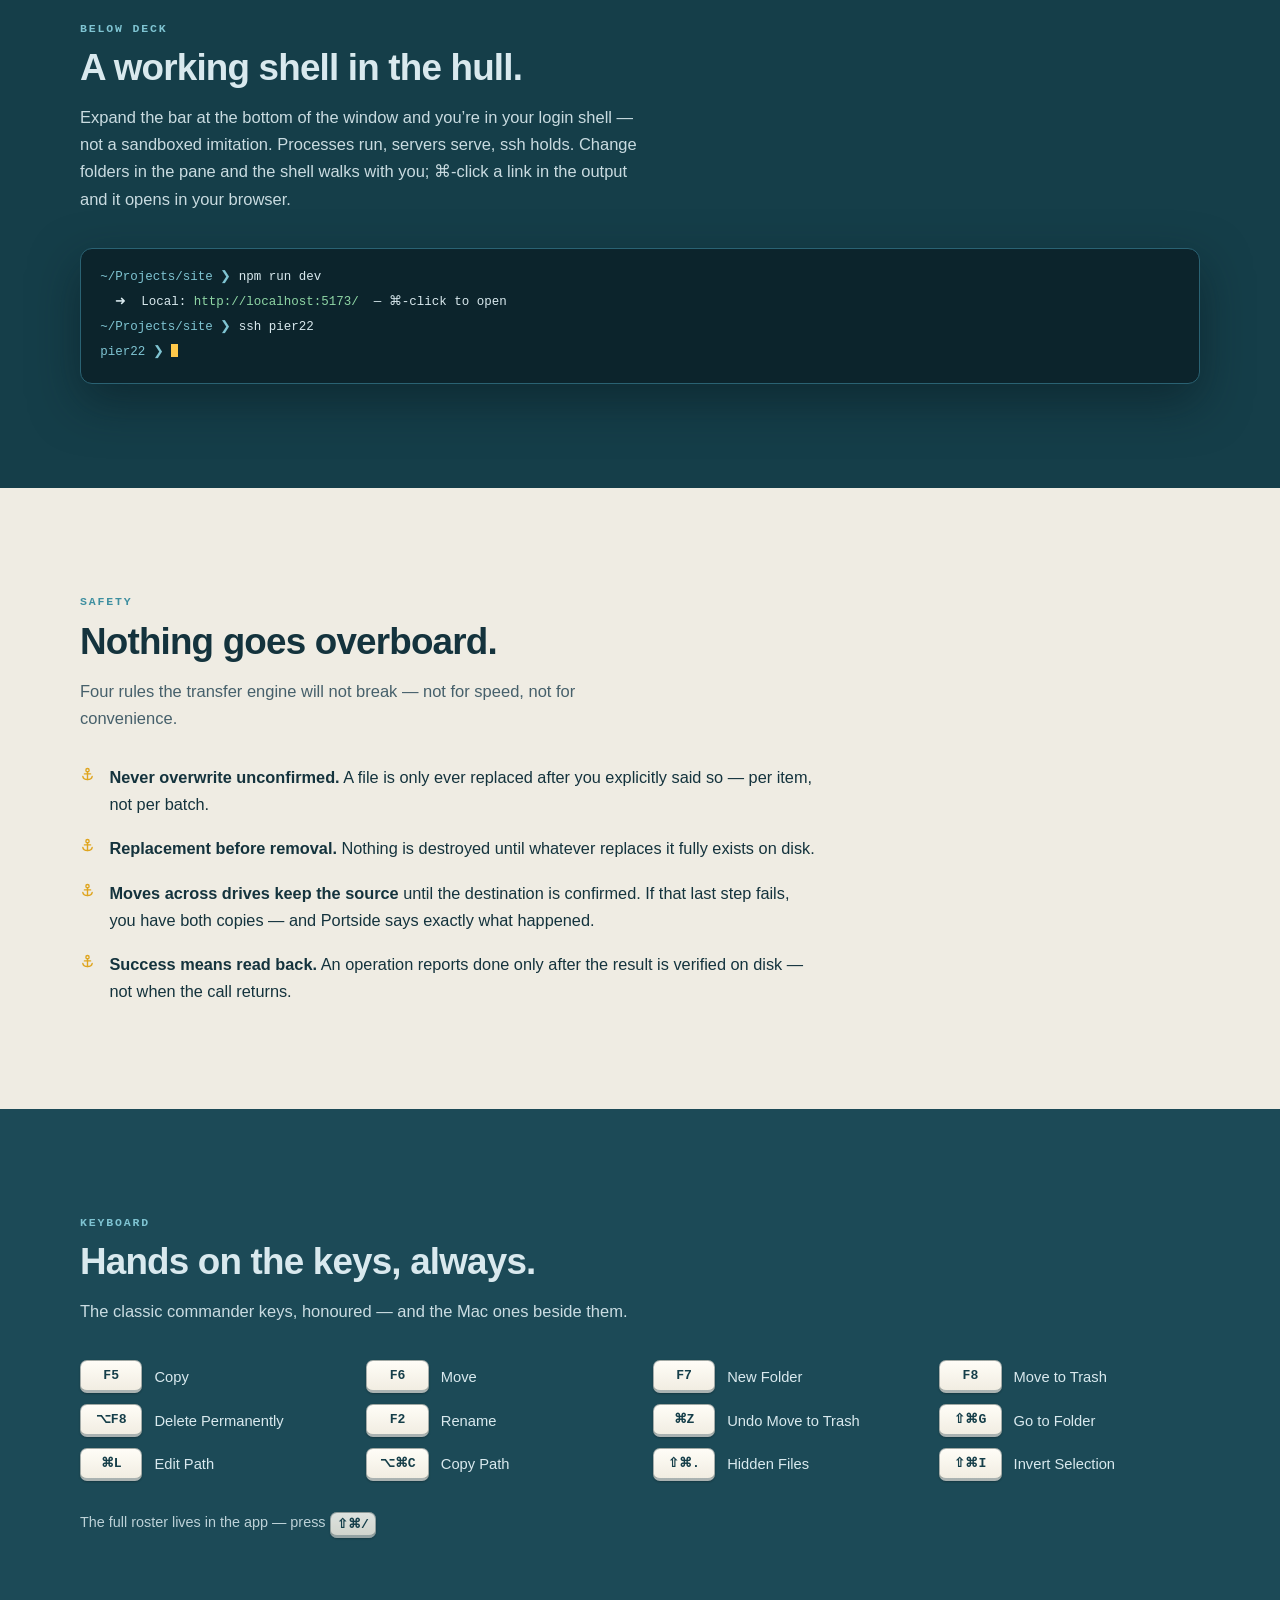
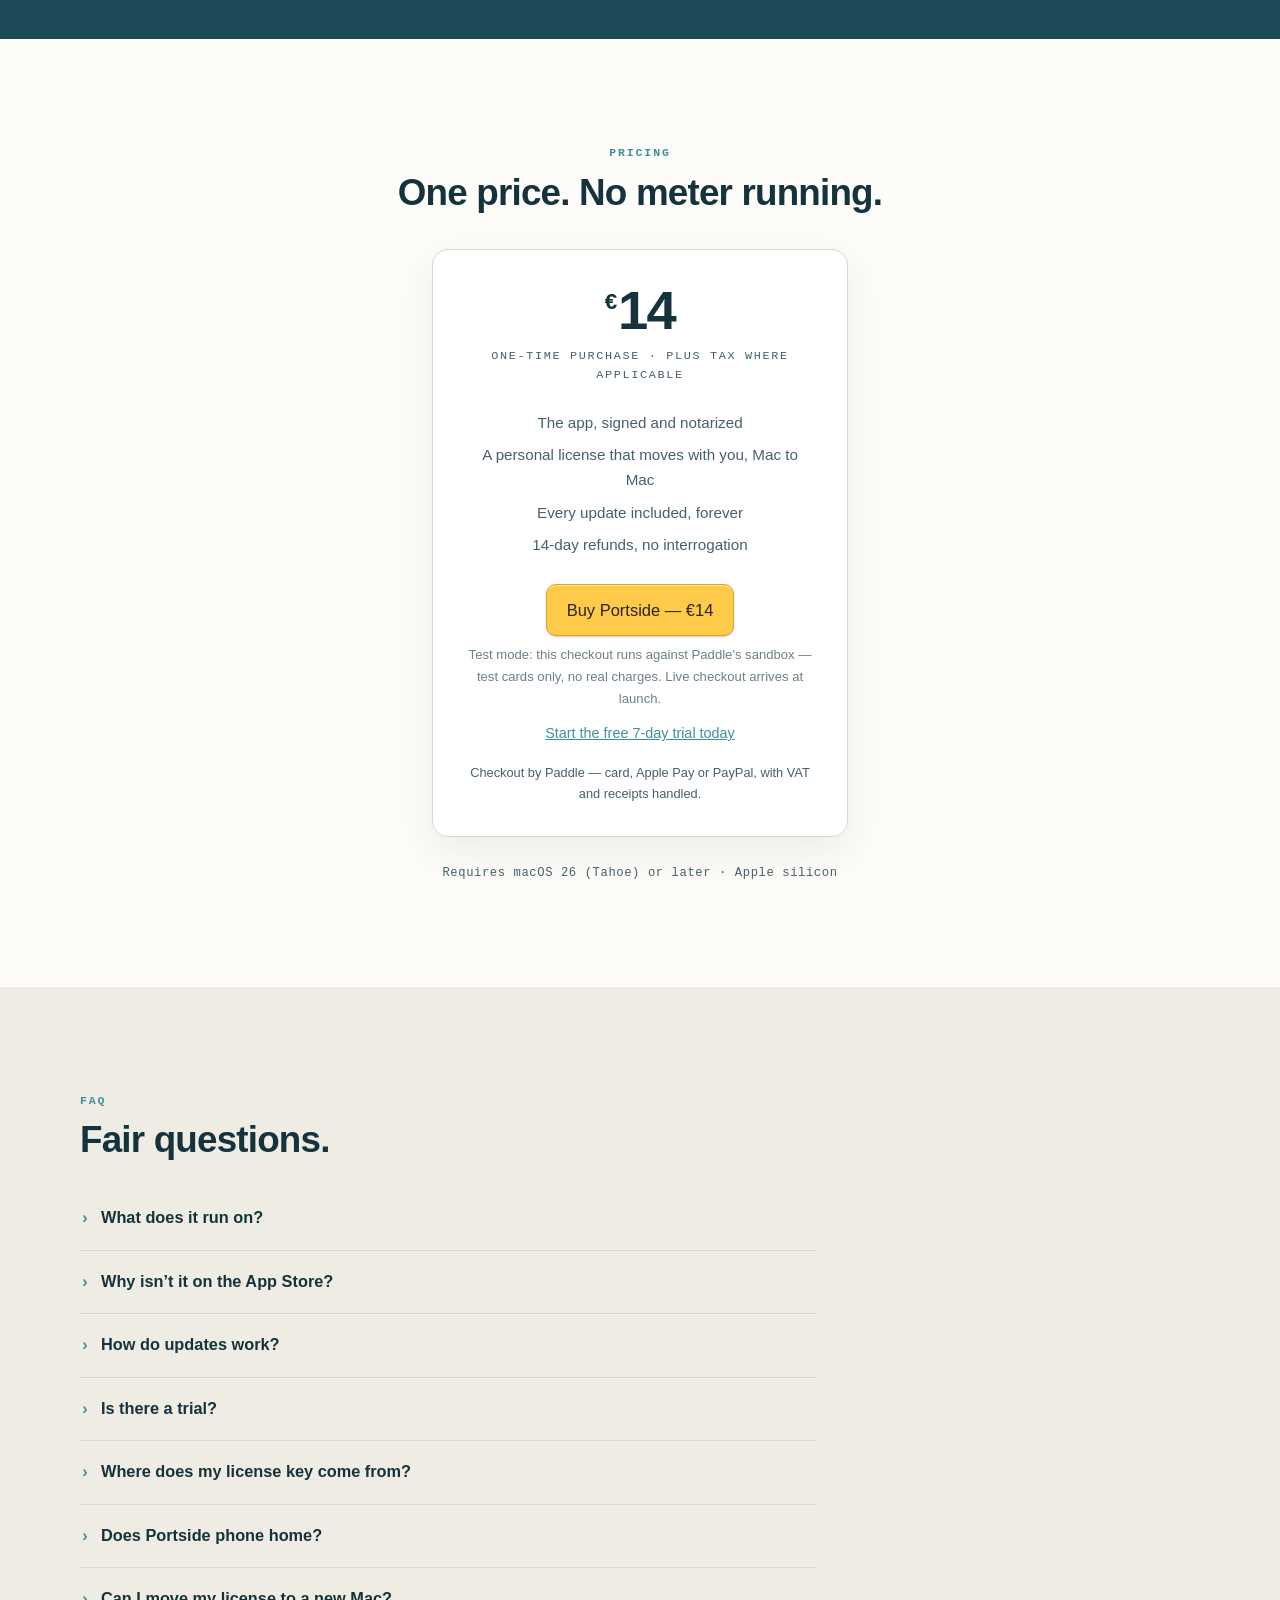
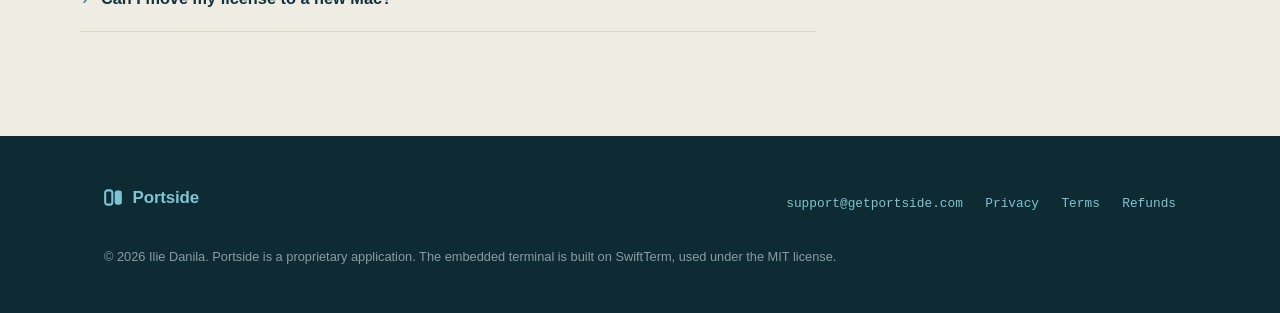
==== commit c6ca9f08: "Portside 0.3.1: feed entry and download links The update feed now serves 0.3.1 — the licensed app — " ====
--- a/index.html
+++ b/index.html
@@ -28,7 +28,7 @@
     <a href="#terminal">Terminal</a>
     <a href="#keyboard">Keyboard</a>
     <a href="#faq">FAQ</a>
-    <a href="https://github.com/iliedanila/getportside.com/releases/download/v0.3.0/Portside-0.3.0.dmg">Download</a>
+    <a href="https://github.com/iliedanila/getportside.com/releases/download/v0.3.1/Portside-0.3.1.dmg">Download</a>
     <a href="#pricing">Pricing</a>
   </nav>
 </header>
@@ -46,7 +46,7 @@
       engine that never overwrites anything you didn’t confirm.
     </p>
     <div class="hero-ctas">
-      <a class="btn btn--gold" href="https://github.com/iliedanila/getportside.com/releases/download/v0.3.0/Portside-0.3.0.dmg">Download free trial</a>
+      <a class="btn btn--gold" href="https://github.com/iliedanila/getportside.com/releases/download/v0.3.1/Portside-0.3.1.dmg">Download free trial</a>
       <a class="btn btn--ghost" href="#pricing">€14 once — see pricing</a>
     </div>
     <p class="hero-fine">7-day free trial, full app · One-time purchase · No subscription</p>
@@ -229,7 +229,7 @@
       </ul>
       <button class="btn btn--gold" id="buy-portside" type="button">Buy Portside — €14</button>
       <p class="price-mode">Test mode: this checkout runs against Paddle's sandbox — test cards only, no real charges. Live checkout arrives at launch.</p>
-      <p class="price-trial"><a href="https://github.com/iliedanila/getportside.com/releases/download/v0.3.0/Portside-0.3.0.dmg">Start the free 7-day trial today</a></p>
+      <p class="price-trial"><a href="https://github.com/iliedanila/getportside.com/releases/download/v0.3.1/Portside-0.3.1.dmg">Start the free 7-day trial today</a></p>
       <p class="price-paddle">Checkout by Paddle — card, Apple&nbsp;Pay or PayPal, with VAT and receipts handled.</p>
     </div>
 
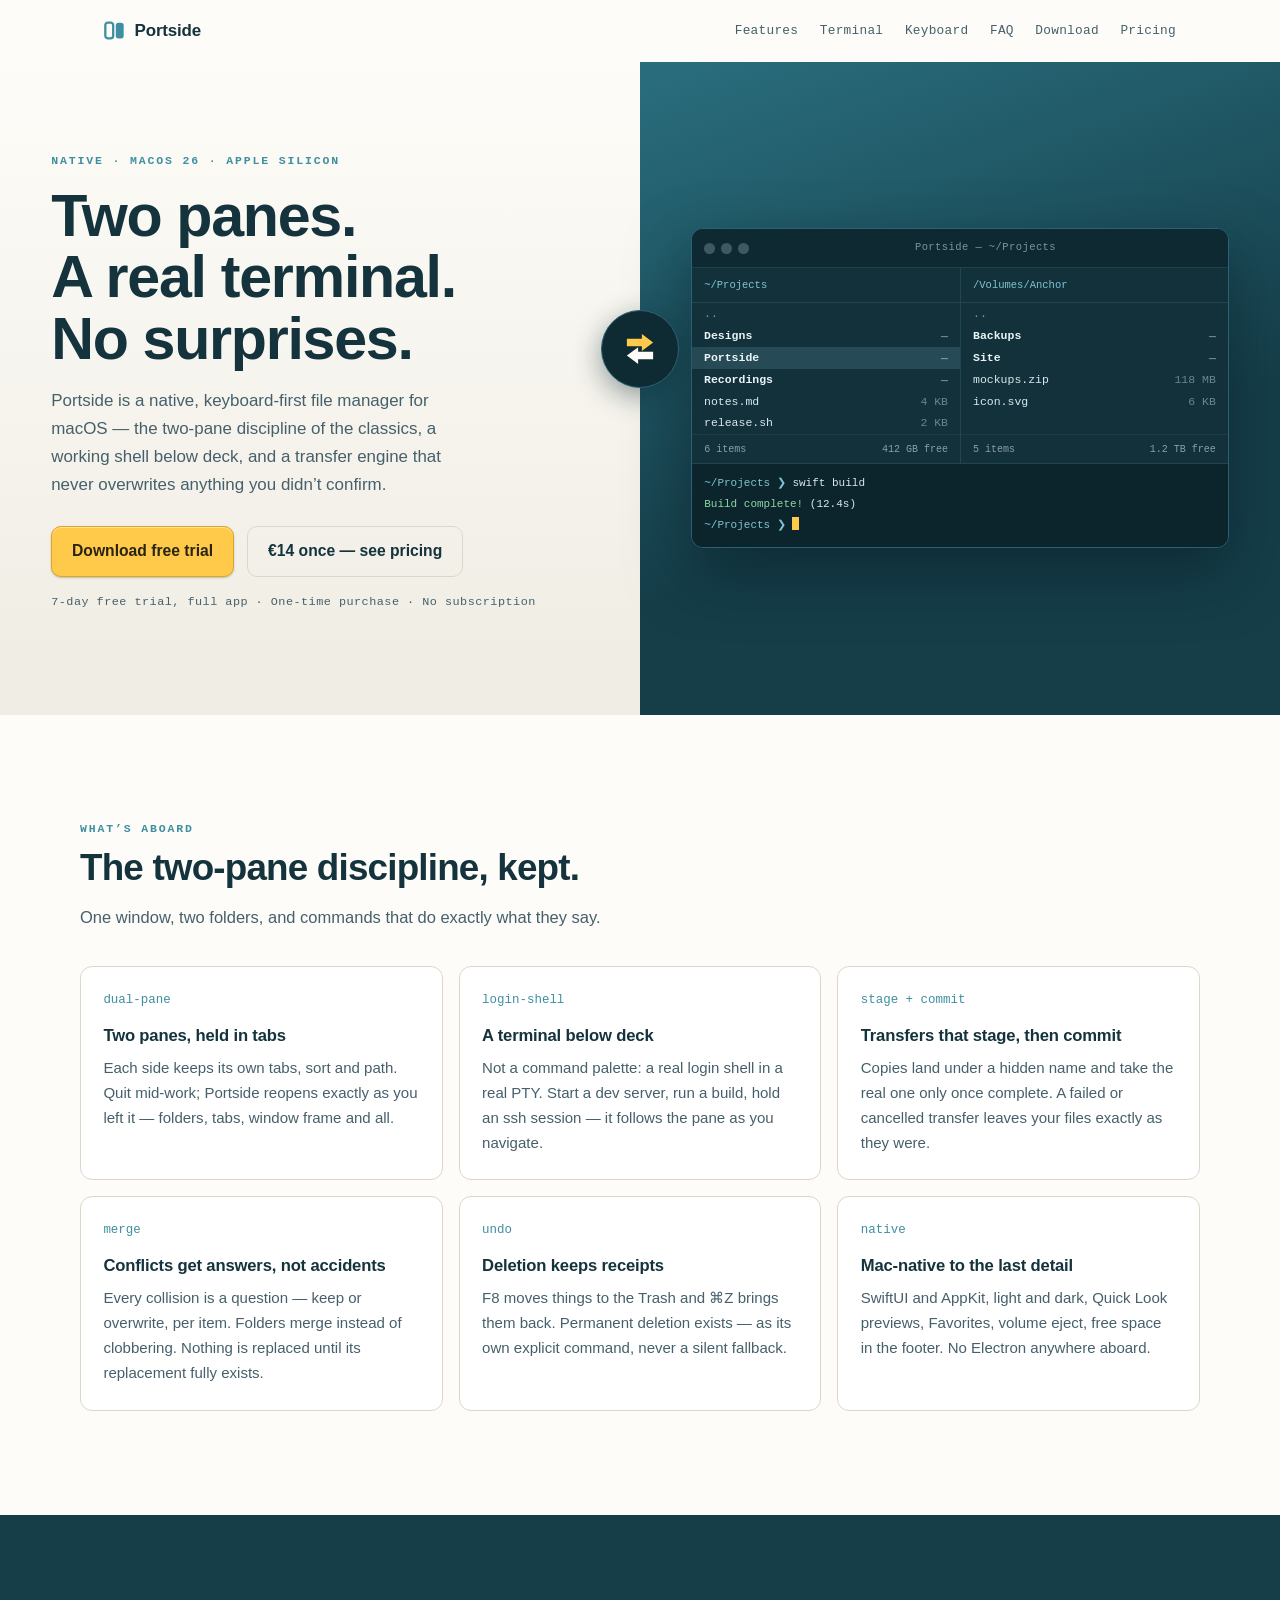
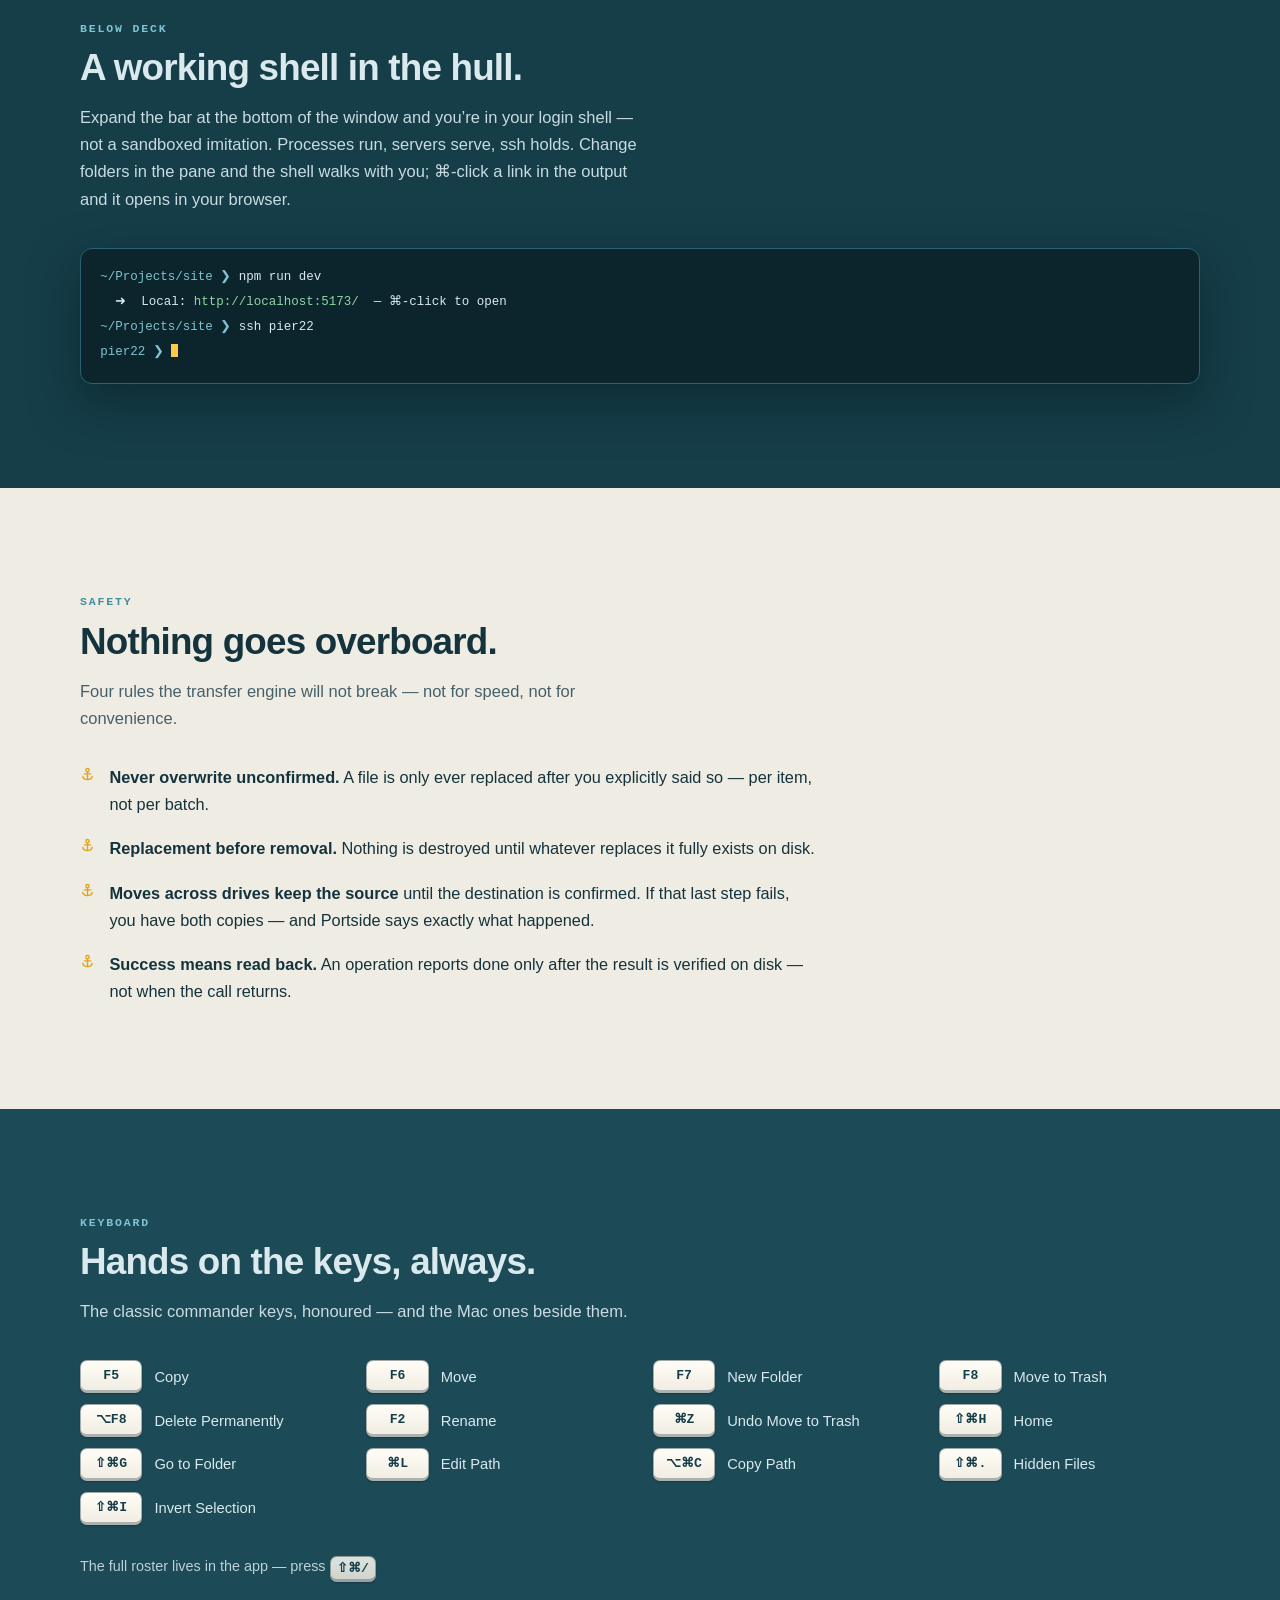
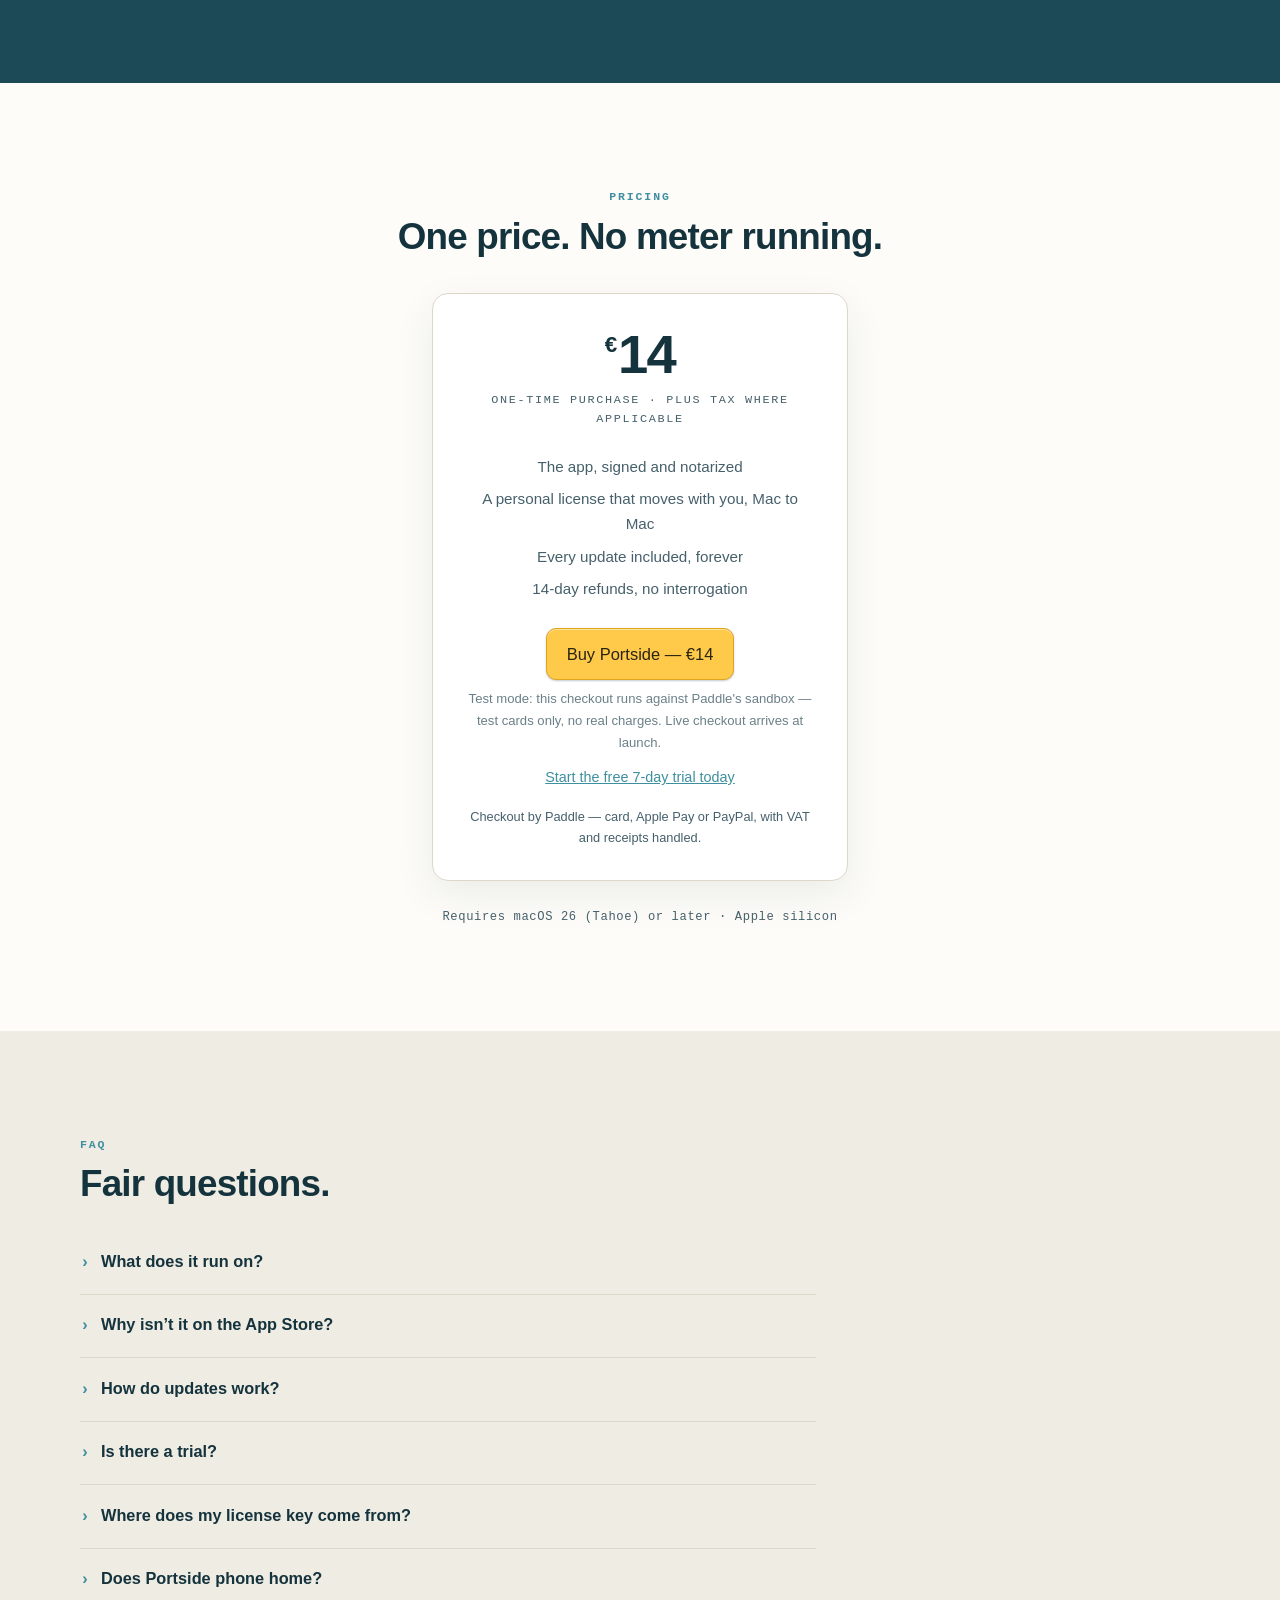
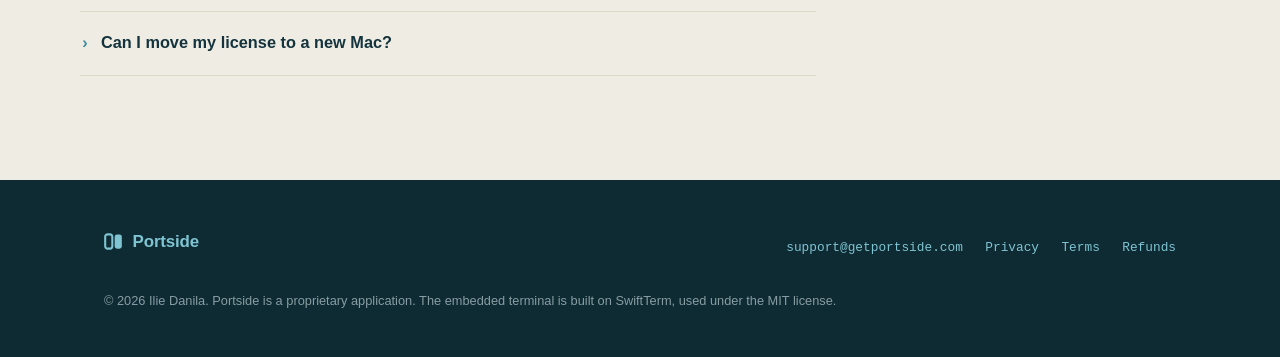
==== commit d44255d8: "The keyboard grid learns Go → Home (⇧⌘H) Co-Authored-By: Claude Fable 5 <noreply@anthropic.com>" ====
--- a/index.html
+++ b/index.html
@@ -201,6 +201,7 @@
       <div class="keyrow"><span class="keycap">⌥F8</span> Delete Permanently</div>
       <div class="keyrow"><span class="keycap">F2</span> Rename</div>
       <div class="keyrow"><span class="keycap">⌘Z</span> Undo Move to Trash</div>
+      <div class="keyrow"><span class="keycap">⇧⌘H</span> Home</div>
       <div class="keyrow"><span class="keycap">⇧⌘G</span> Go to Folder</div>
       <div class="keyrow"><span class="keycap">⌘L</span> Edit Path</div>
       <div class="keyrow"><span class="keycap">⌥⌘C</span> Copy Path</div>
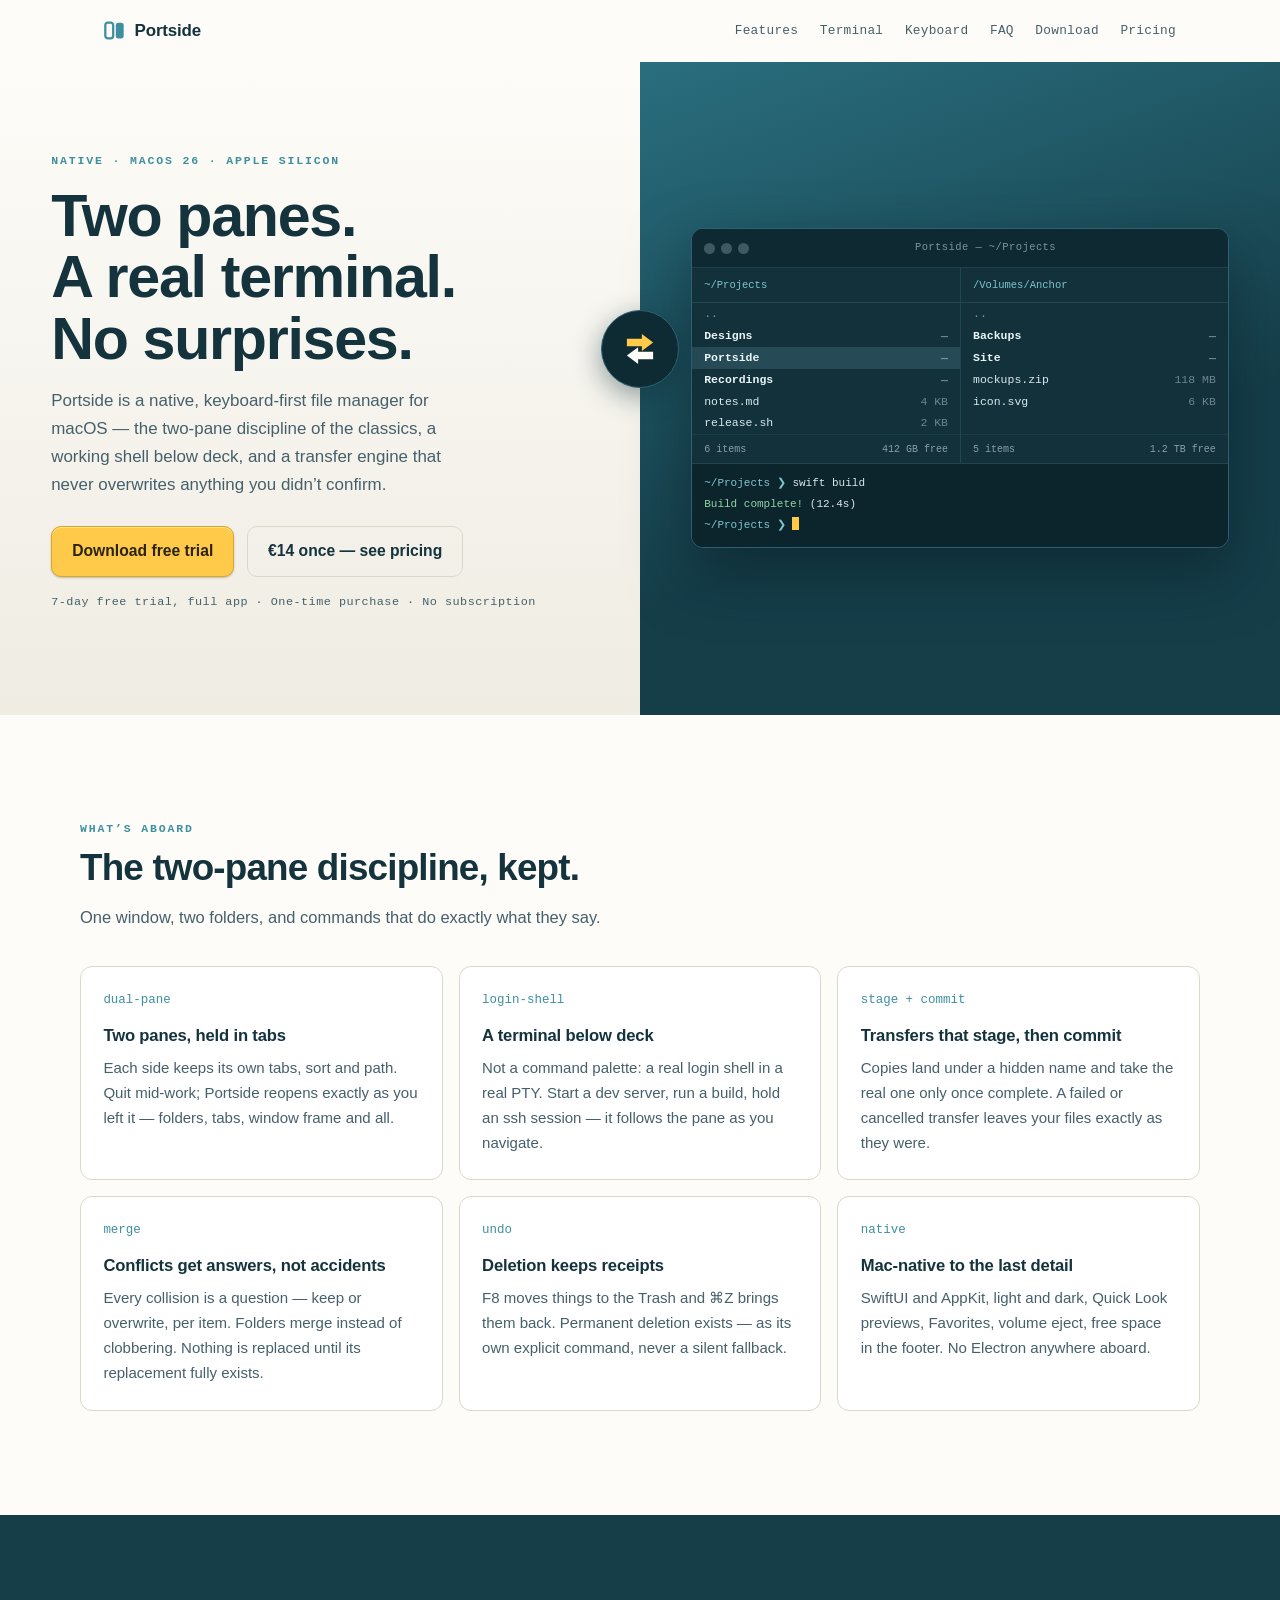
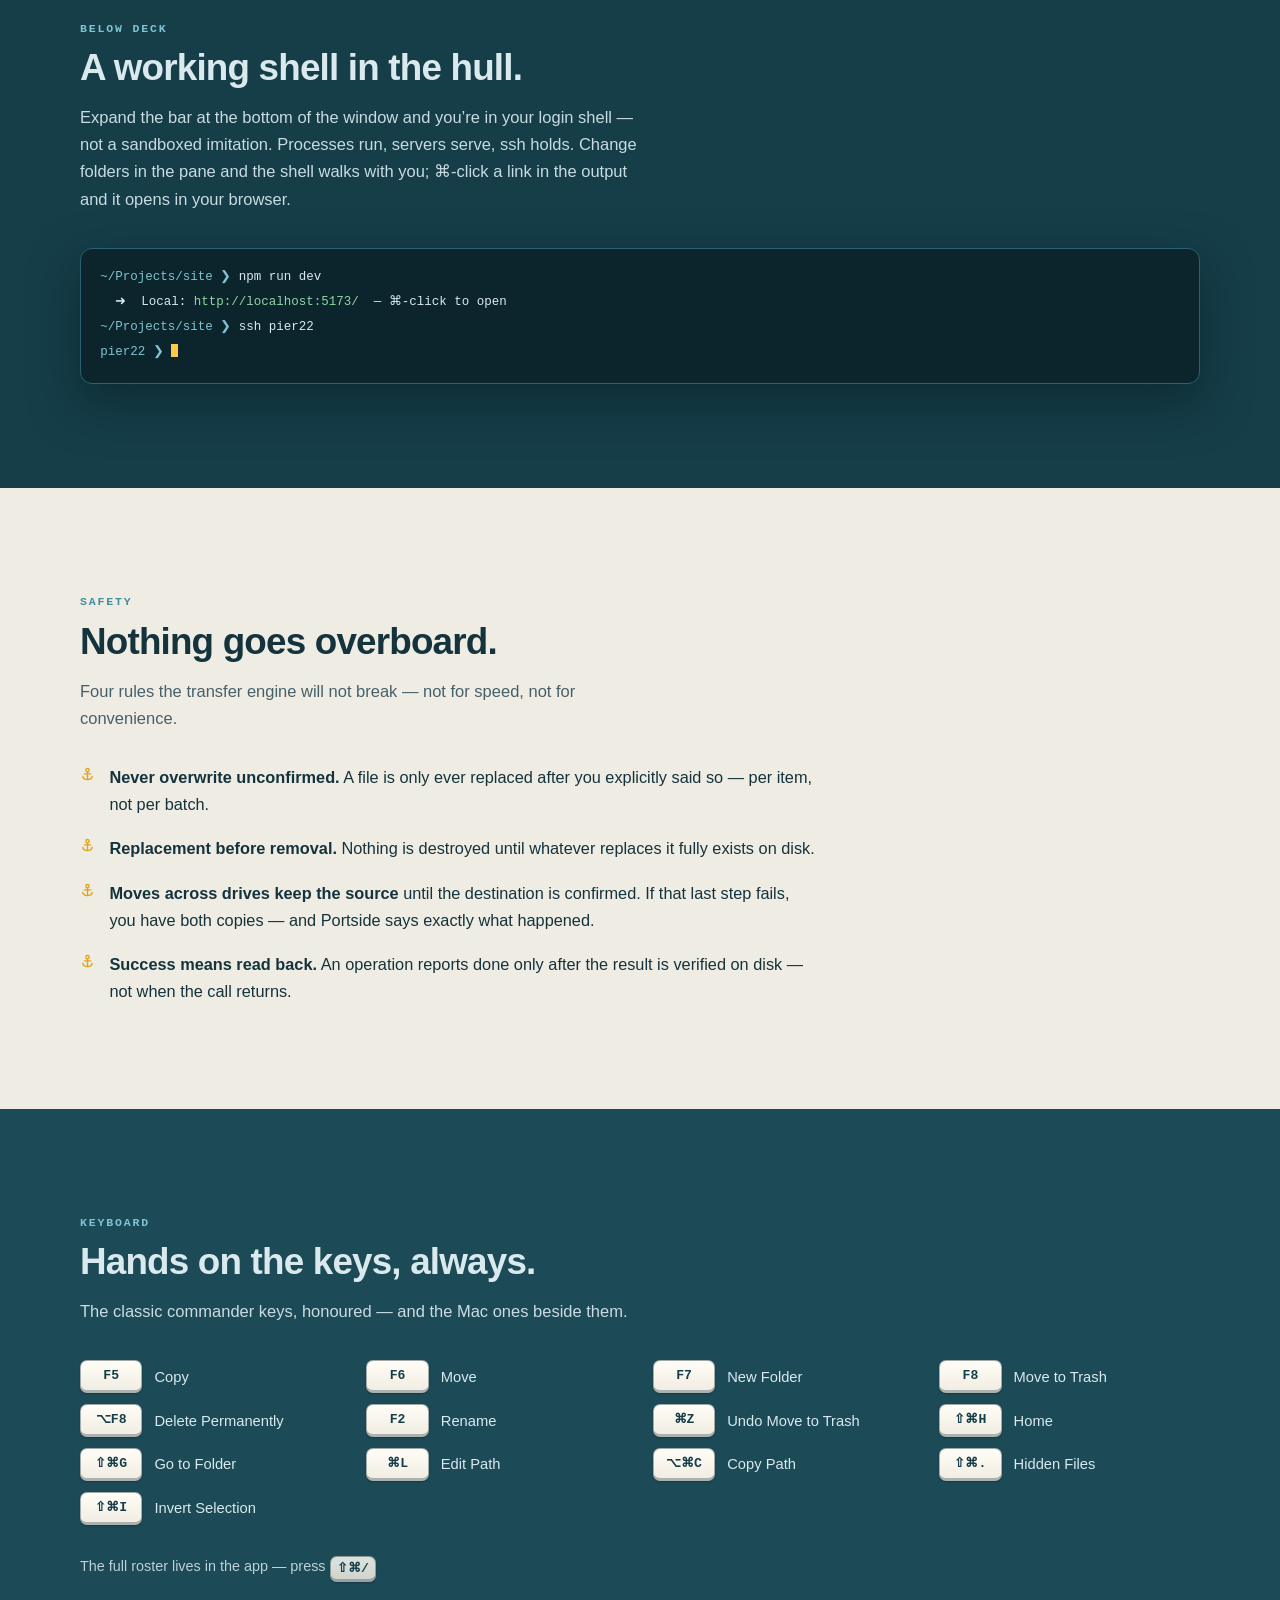
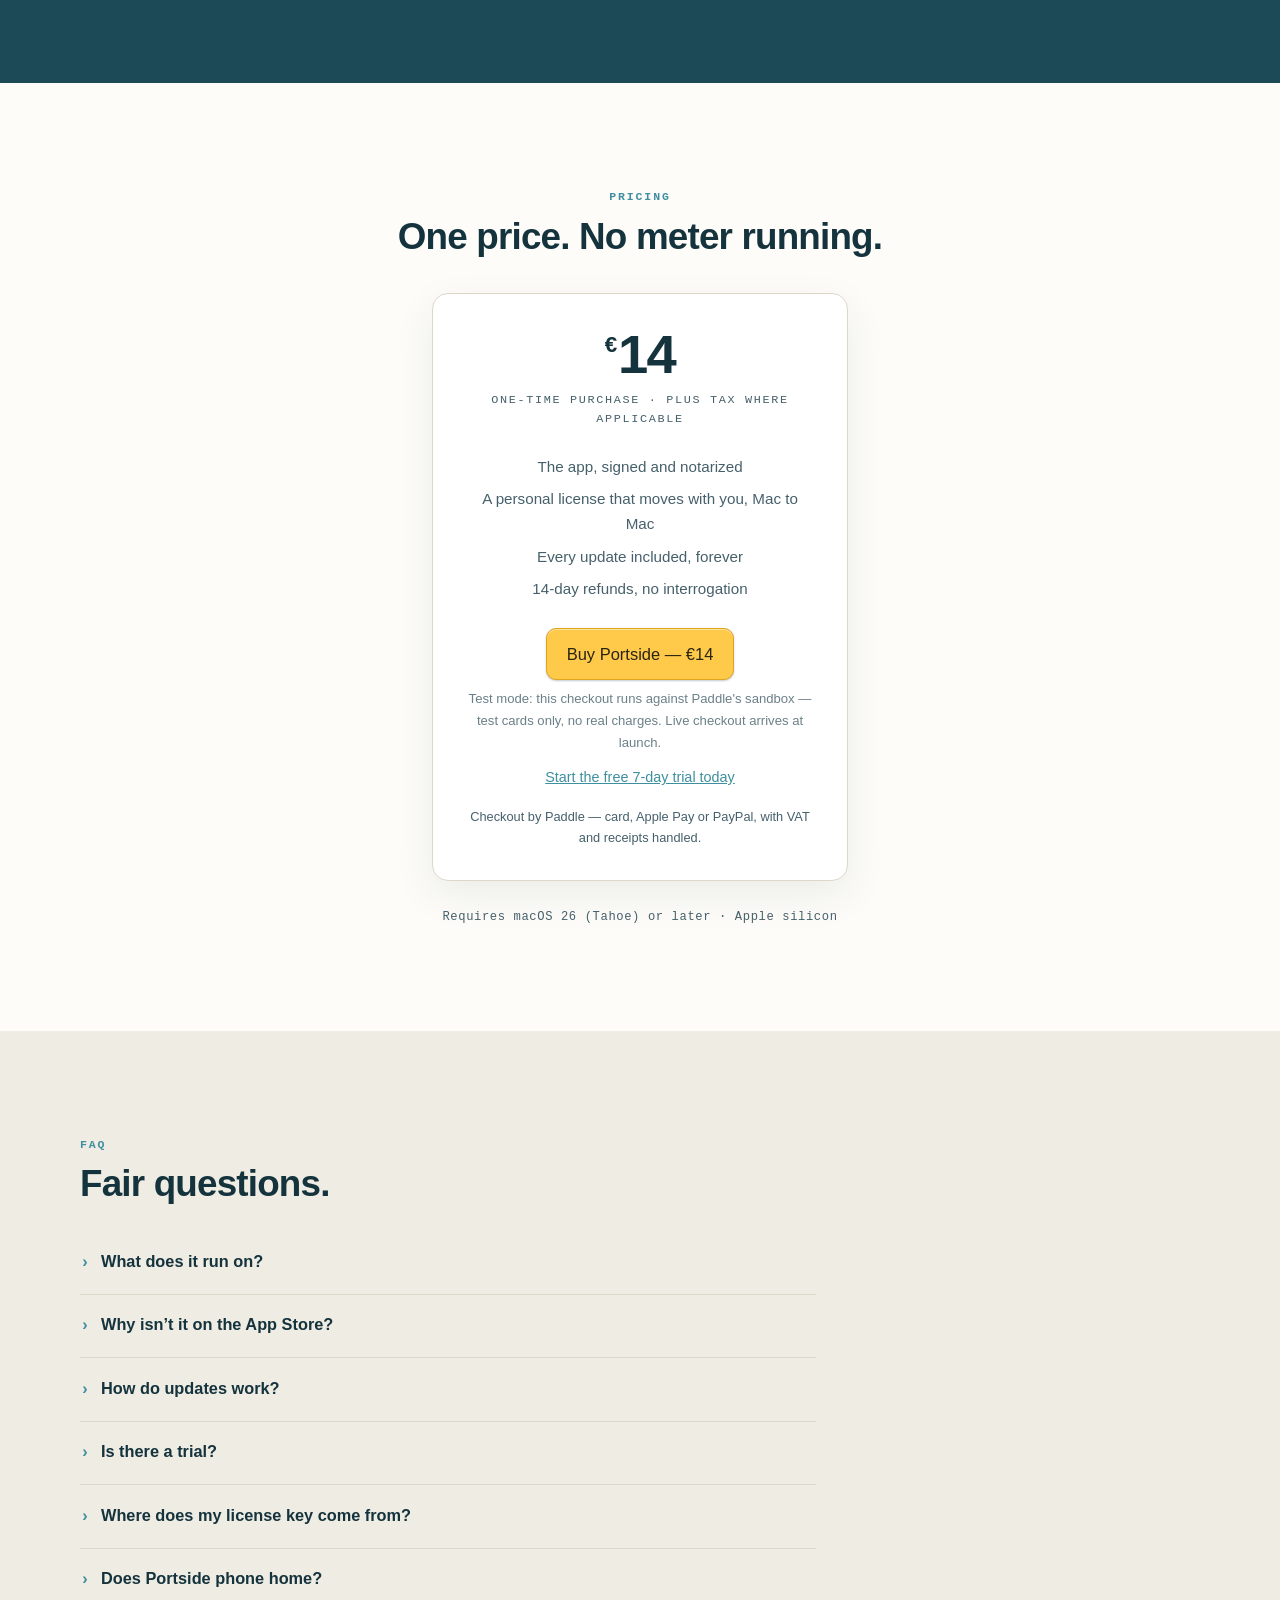
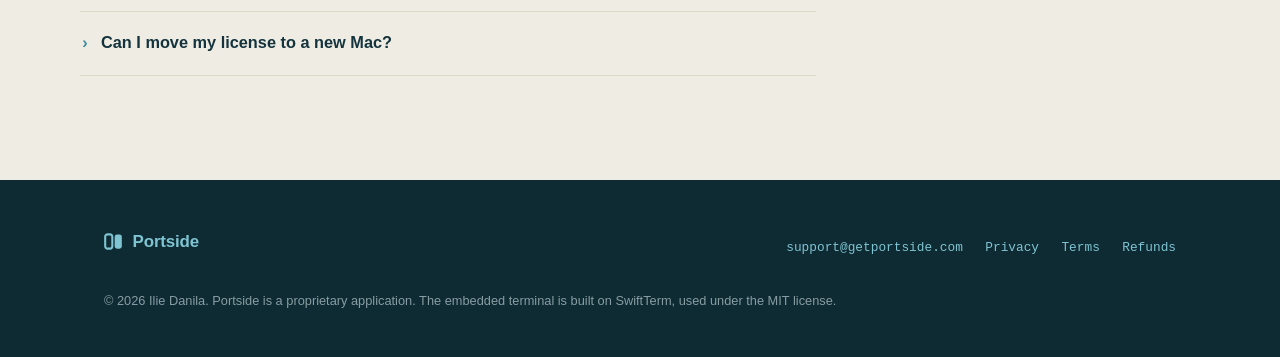
==== commit ba20235c: "Portside 0.3.2: feed entry and download links Home navigation (⇧⌘H + the pane-header house), Favorit" ====
--- a/index.html
+++ b/index.html
@@ -28,7 +28,7 @@
     <a href="#terminal">Terminal</a>
     <a href="#keyboard">Keyboard</a>
     <a href="#faq">FAQ</a>
-    <a href="https://github.com/iliedanila/getportside.com/releases/download/v0.3.1/Portside-0.3.1.dmg">Download</a>
+    <a href="https://github.com/iliedanila/getportside.com/releases/download/v0.3.2/Portside-0.3.2.dmg">Download</a>
     <a href="#pricing">Pricing</a>
   </nav>
 </header>
@@ -46,7 +46,7 @@
       engine that never overwrites anything you didn’t confirm.
     </p>
     <div class="hero-ctas">
-      <a class="btn btn--gold" href="https://github.com/iliedanila/getportside.com/releases/download/v0.3.1/Portside-0.3.1.dmg">Download free trial</a>
+      <a class="btn btn--gold" href="https://github.com/iliedanila/getportside.com/releases/download/v0.3.2/Portside-0.3.2.dmg">Download free trial</a>
       <a class="btn btn--ghost" href="#pricing">€14 once — see pricing</a>
     </div>
     <p class="hero-fine">7-day free trial, full app · One-time purchase · No subscription</p>
@@ -230,7 +230,7 @@
       </ul>
       <button class="btn btn--gold" id="buy-portside" type="button">Buy Portside — €14</button>
       <p class="price-mode">Test mode: this checkout runs against Paddle's sandbox — test cards only, no real charges. Live checkout arrives at launch.</p>
-      <p class="price-trial"><a href="https://github.com/iliedanila/getportside.com/releases/download/v0.3.1/Portside-0.3.1.dmg">Start the free 7-day trial today</a></p>
+      <p class="price-trial"><a href="https://github.com/iliedanila/getportside.com/releases/download/v0.3.2/Portside-0.3.2.dmg">Start the free 7-day trial today</a></p>
       <p class="price-paddle">Checkout by Paddle — card, Apple&nbsp;Pay or PayPal, with VAT and receipts handled.</p>
     </div>
 
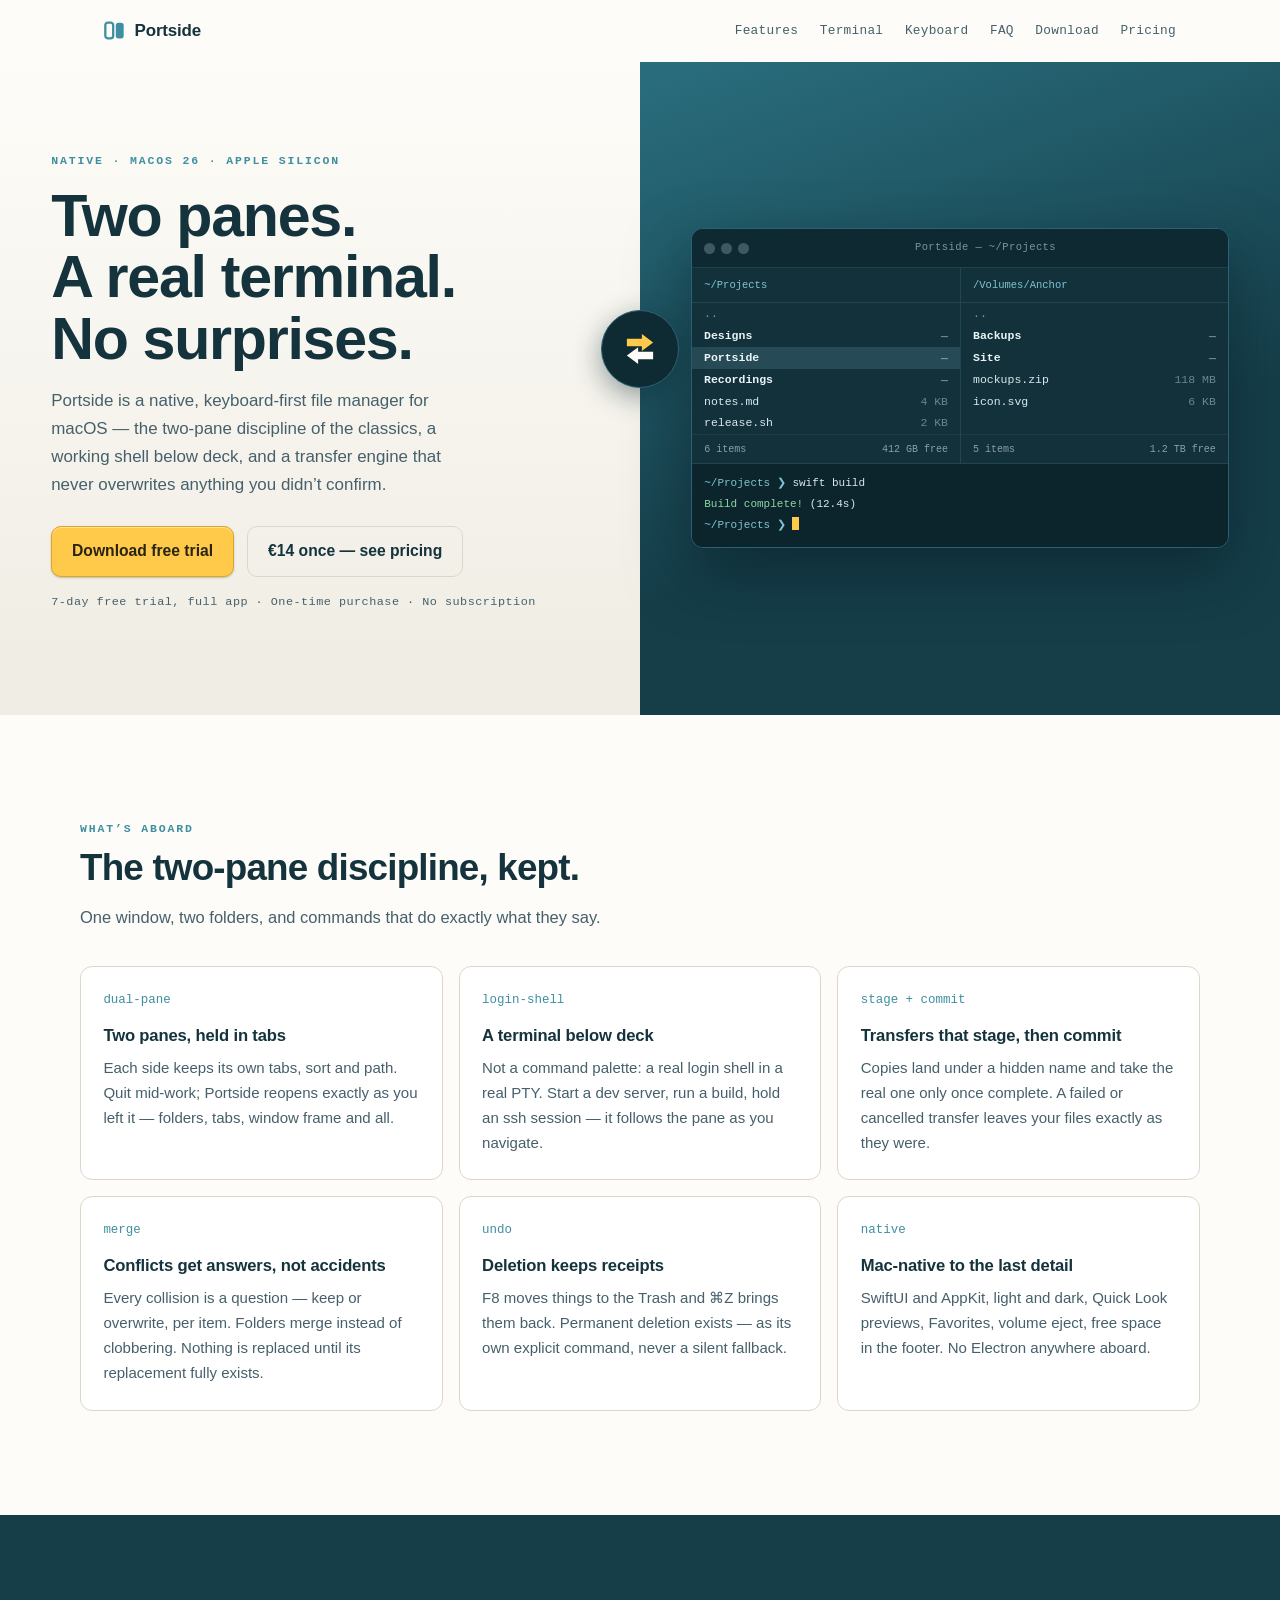
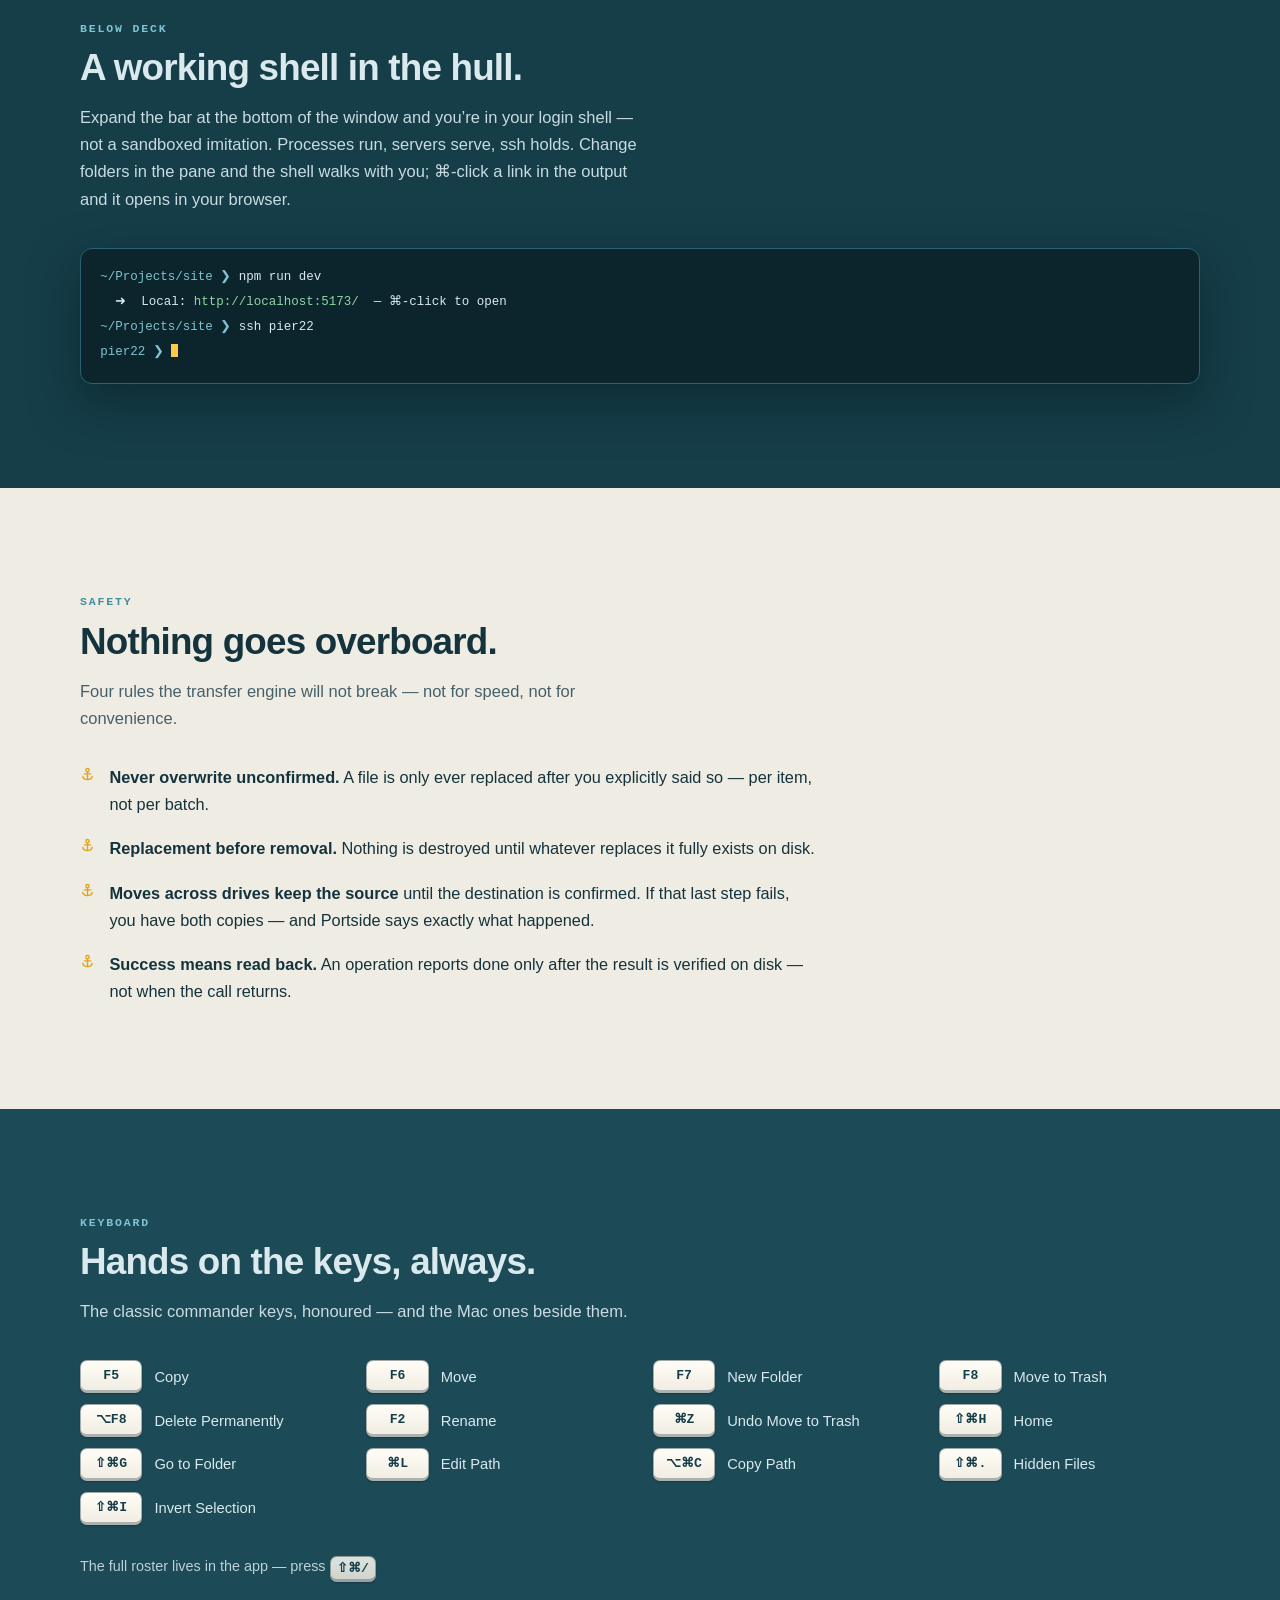
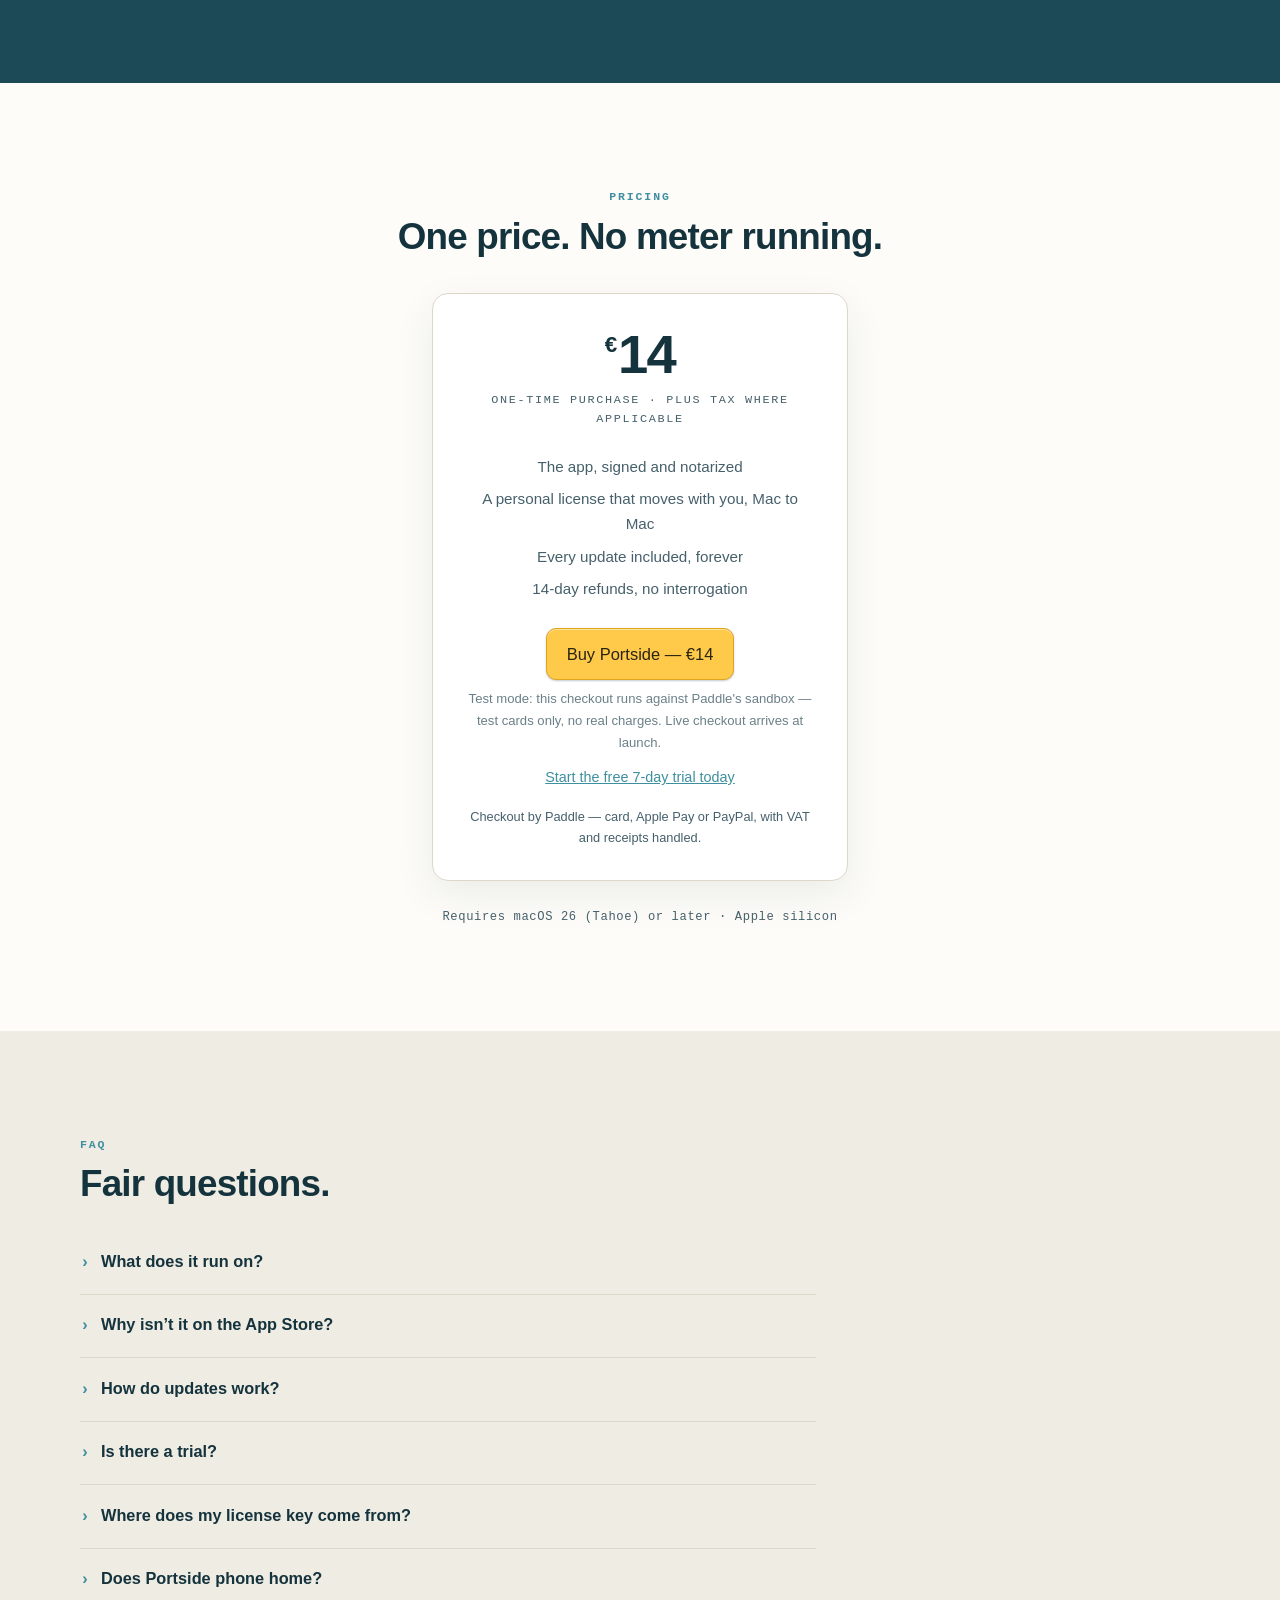
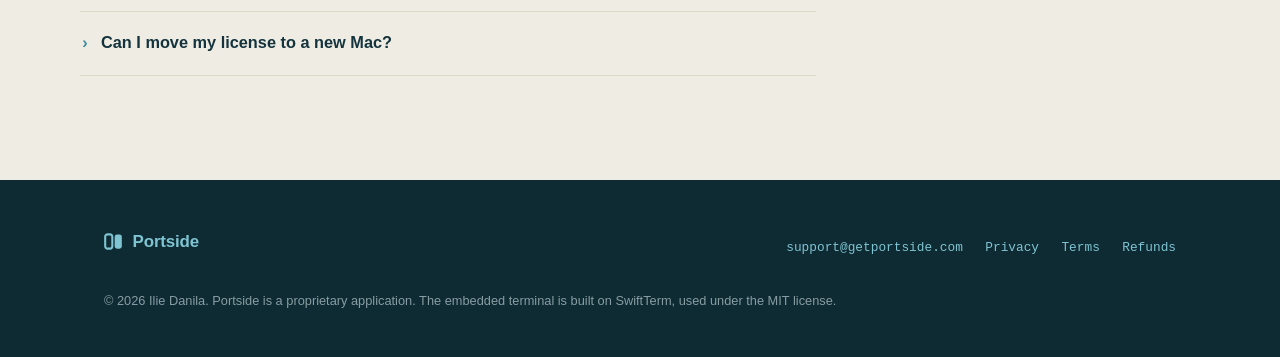
==== commit abd6e123: "Portside 0.5.0: feed entry and download links" ====
--- a/index.html
+++ b/index.html
@@ -28,7 +28,7 @@
     <a href="#terminal">Terminal</a>
     <a href="#keyboard">Keyboard</a>
     <a href="#faq">FAQ</a>
-    <a href="https://github.com/iliedanila/getportside.com/releases/download/v0.3.2/Portside-0.3.2.dmg">Download</a>
+    <a href="https://github.com/iliedanila/getportside.com/releases/download/v0.5.0/Portside-0.5.0.dmg">Download</a>
     <a href="#pricing">Pricing</a>
   </nav>
 </header>
@@ -46,7 +46,7 @@
       engine that never overwrites anything you didn’t confirm.
     </p>
     <div class="hero-ctas">
-      <a class="btn btn--gold" href="https://github.com/iliedanila/getportside.com/releases/download/v0.3.2/Portside-0.3.2.dmg">Download free trial</a>
+      <a class="btn btn--gold" href="https://github.com/iliedanila/getportside.com/releases/download/v0.5.0/Portside-0.5.0.dmg">Download free trial</a>
       <a class="btn btn--ghost" href="#pricing">€14 once — see pricing</a>
     </div>
     <p class="hero-fine">7-day free trial, full app · One-time purchase · No subscription</p>
@@ -230,7 +230,7 @@
       </ul>
       <button class="btn btn--gold" id="buy-portside" type="button">Buy Portside — €14</button>
       <p class="price-mode">Test mode: this checkout runs against Paddle's sandbox — test cards only, no real charges. Live checkout arrives at launch.</p>
-      <p class="price-trial"><a href="https://github.com/iliedanila/getportside.com/releases/download/v0.3.2/Portside-0.3.2.dmg">Start the free 7-day trial today</a></p>
+      <p class="price-trial"><a href="https://github.com/iliedanila/getportside.com/releases/download/v0.5.0/Portside-0.5.0.dmg">Start the free 7-day trial today</a></p>
       <p class="price-paddle">Checkout by Paddle — card, Apple&nbsp;Pay or PayPal, with VAT and receipts handled.</p>
     </div>
 
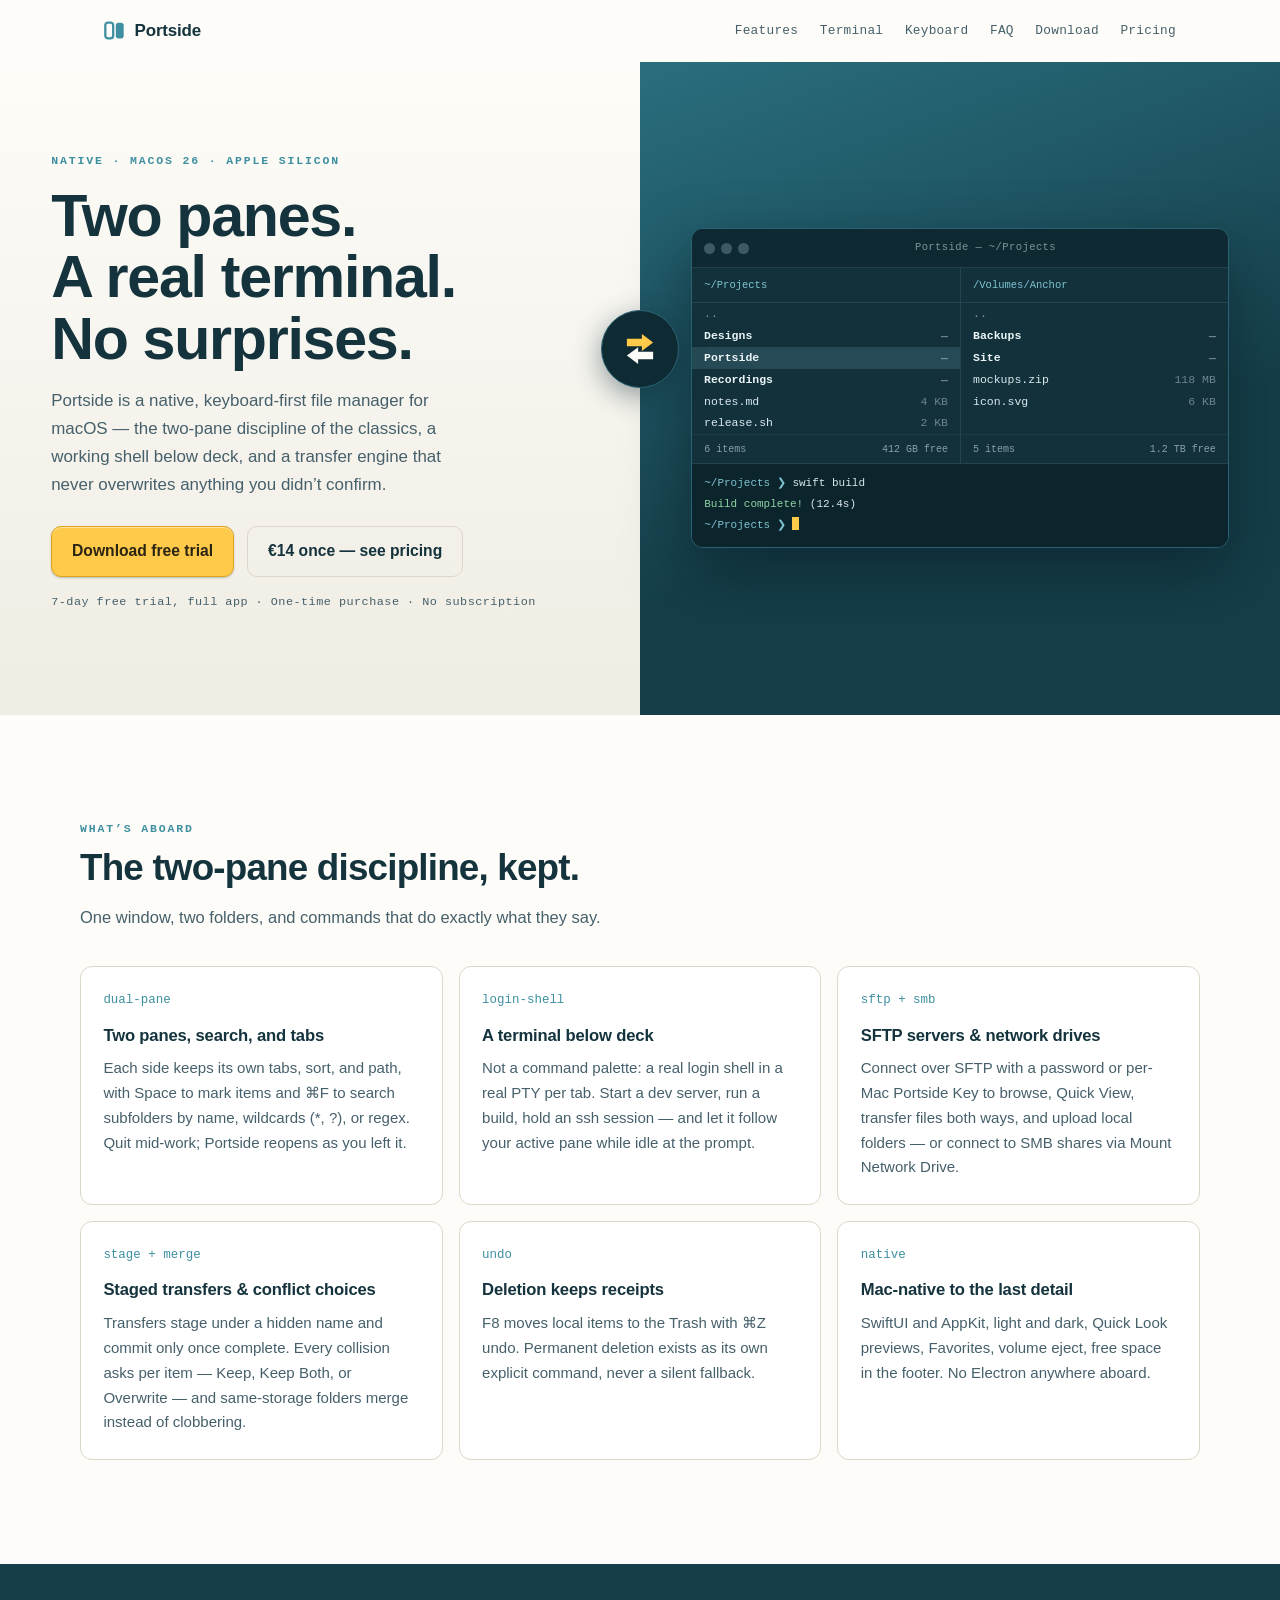
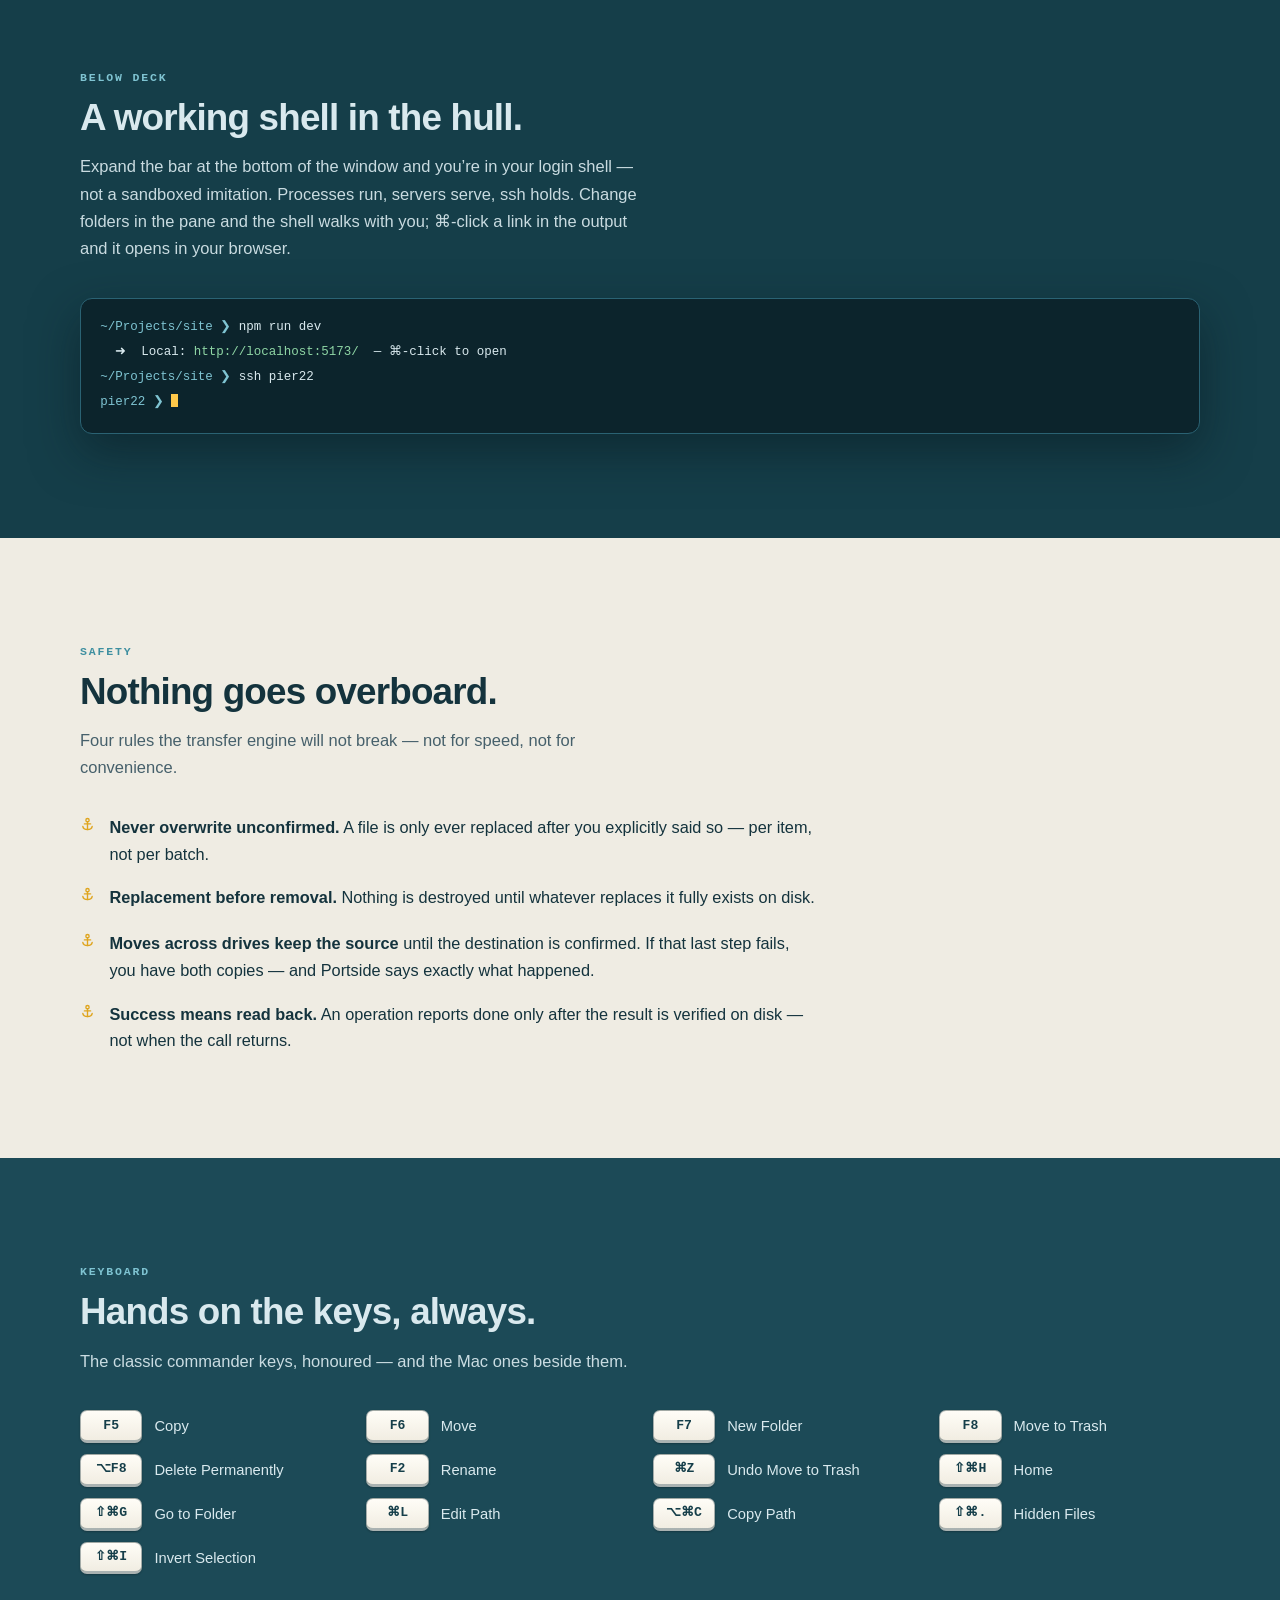
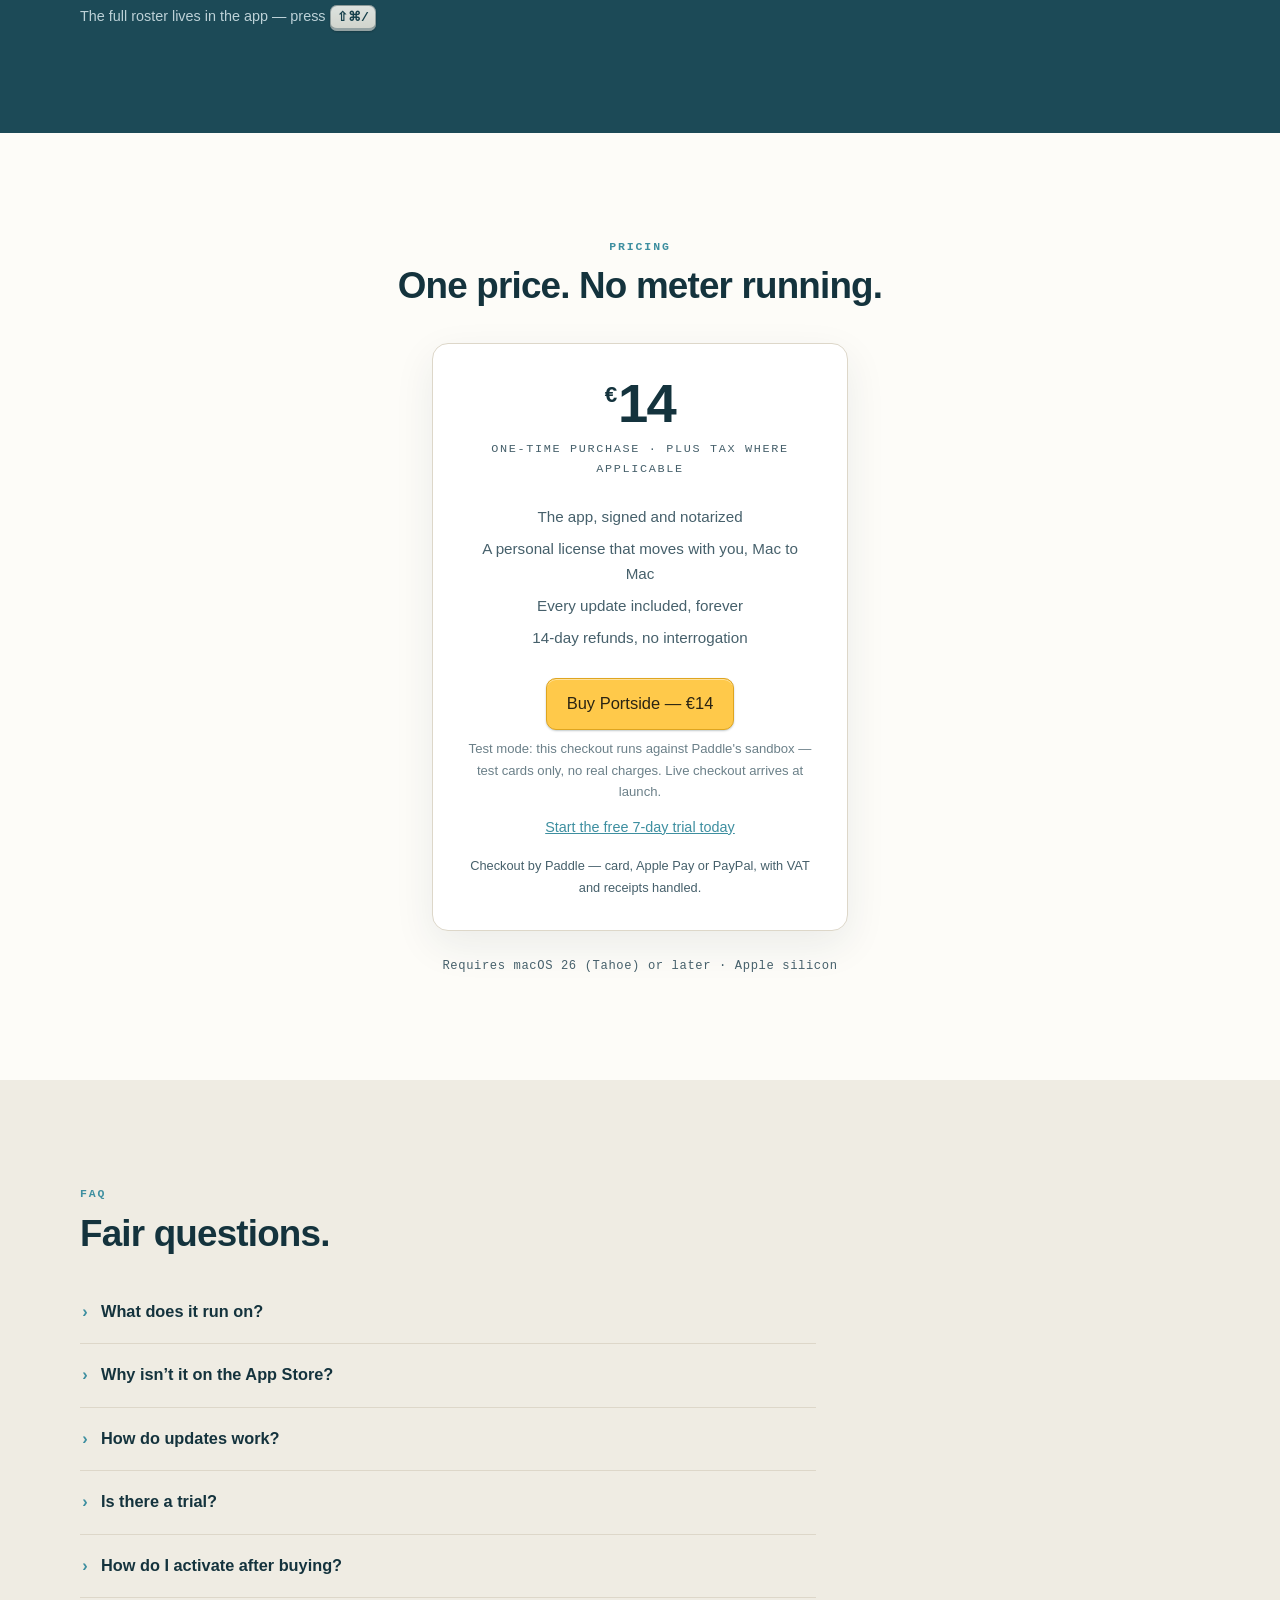
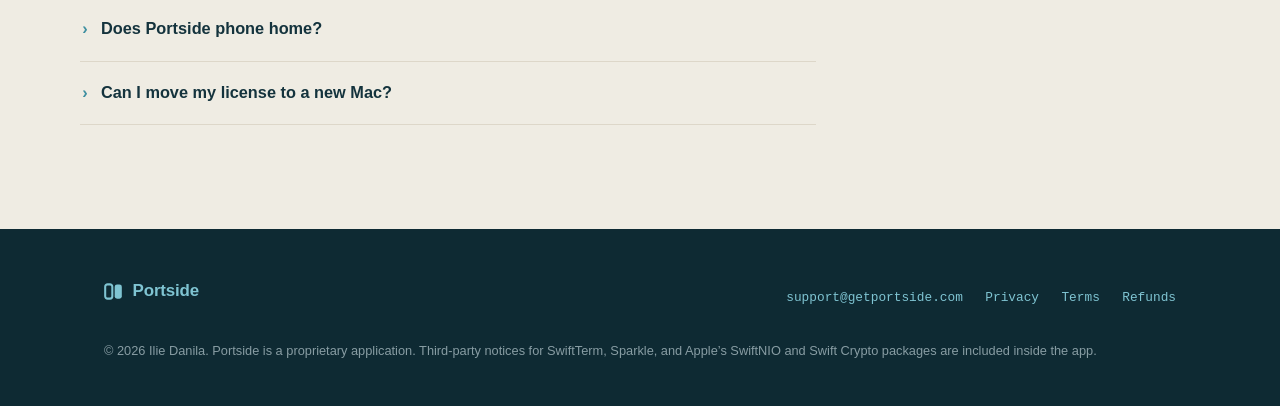
==== commit 0c4b8af6: "fix: align download links, feature copy, and legal pages with v0.6.2" ====
--- a/index.html
+++ b/index.html
@@ -28,7 +28,7 @@
     <a href="#terminal">Terminal</a>
     <a href="#keyboard">Keyboard</a>
     <a href="#faq">FAQ</a>
-    <a href="https://github.com/iliedanila/getportside.com/releases/download/v0.5.0/Portside-0.5.0.dmg">Download</a>
+    <a href="https://github.com/iliedanila/getportside.com/releases/download/v0.6.2/Portside-0.6.2.dmg">Download</a>
     <a href="#pricing">Pricing</a>
   </nav>
 </header>
@@ -46,7 +46,7 @@
       engine that never overwrites anything you didn’t confirm.
     </p>
     <div class="hero-ctas">
-      <a class="btn btn--gold" href="https://github.com/iliedanila/getportside.com/releases/download/v0.5.0/Portside-0.5.0.dmg">Download free trial</a>
+      <a class="btn btn--gold" href="https://github.com/iliedanila/getportside.com/releases/download/v0.6.2/Portside-0.6.2.dmg">Download free trial</a>
       <a class="btn btn--ghost" href="#pricing">€14 once — see pricing</a>
     </div>
     <p class="hero-fine">7-day free trial, full app · One-time purchase · No subscription</p>
@@ -106,28 +106,28 @@
     <div class="grid">
       <div class="card">
         <span class="glyph">dual-pane</span>
-        <h3>Two panes, held in tabs</h3>
-        <p>Each side keeps its own tabs, sort and path. Quit mid-work; Portside reopens exactly as you left it — folders, tabs, window frame and all.</p>
+        <h3>Two panes, search, and tabs</h3>
+        <p>Each side keeps its own tabs, sort, and path, with Space to mark items and ⌘F to search subfolders by name, wildcards (*, ?), or regex. Quit mid-work; Portside reopens as you left it.</p>
       </div>
       <div class="card">
         <span class="glyph">login-shell</span>
         <h3>A terminal below deck</h3>
-        <p>Not a command palette: a real login shell in a real PTY. Start a dev server, run a build, hold an ssh session — it follows the pane as you navigate.</p>
-      </div>
-      <div class="card">
-        <span class="glyph">stage + commit</span>
-        <h3>Transfers that stage, then commit</h3>
-        <p>Copies land under a hidden name and take the real one only once complete. A failed or cancelled transfer leaves your files exactly as they were.</p>
-      </div>
-      <div class="card">
-        <span class="glyph">merge</span>
-        <h3>Conflicts get answers, not accidents</h3>
-        <p>Every collision is a question — keep or overwrite, per item. Folders merge instead of clobbering. Nothing is replaced until its replacement fully exists.</p>
+        <p>Not a command palette: a real login shell in a real PTY per tab. Start a dev server, run a build, hold an ssh session — and let it follow your active pane while idle at the prompt.</p>
+      </div>
+      <div class="card">
+        <span class="glyph">sftp + smb</span>
+        <h3>SFTP servers &amp; network drives</h3>
+        <p>Connect over SFTP with a password or per-Mac Portside Key to browse, Quick View, transfer files both ways, and upload local folders — or connect to SMB shares via Mount Network Drive.</p>
+      </div>
+      <div class="card">
+        <span class="glyph">stage + merge</span>
+        <h3>Staged transfers &amp; conflict choices</h3>
+        <p>Transfers stage under a hidden name and commit only once complete. Every collision asks per item — Keep, Keep Both, or Overwrite — and same-storage folders merge instead of clobbering.</p>
       </div>
       <div class="card">
         <span class="glyph">undo</span>
         <h3>Deletion keeps receipts</h3>
-        <p>F8 moves things to the Trash and ⌘Z brings them back. Permanent deletion exists — as its own explicit command, never a silent fallback.</p>
+        <p>F8 moves local items to the Trash with ⌘Z undo. Permanent deletion exists as its own explicit command, never a silent fallback.</p>
       </div>
       <div class="card">
         <span class="glyph">native</span>
@@ -230,7 +230,7 @@
       </ul>
       <button class="btn btn--gold" id="buy-portside" type="button">Buy Portside — €14</button>
       <p class="price-mode">Test mode: this checkout runs against Paddle's sandbox — test cards only, no real charges. Live checkout arrives at launch.</p>
-      <p class="price-trial"><a href="https://github.com/iliedanila/getportside.com/releases/download/v0.5.0/Portside-0.5.0.dmg">Start the free 7-day trial today</a></p>
+      <p class="price-trial"><a href="https://github.com/iliedanila/getportside.com/releases/download/v0.6.2/Portside-0.6.2.dmg">Start the free 7-day trial today</a></p>
       <p class="price-paddle">Checkout by Paddle — card, Apple&nbsp;Pay or PayPal, with VAT and receipts handled.</p>
     </div>
 
@@ -255,23 +255,23 @@
       </details>
       <details>
         <summary>How do updates work?</summary>
-        <p>Every purchase includes every update, forever — no upgrade fees, no paid 2.0. Portside checks this site for new versions and installs them in place, with your consent, never behind your back.</p>
+        <p>Every purchase includes every update, forever — no upgrade fees, no paid 2.0. Portside checks this site for new versions, downloads updates from GitHub, and installs them in place only with your consent, never behind your back.</p>
       </details>
       <details>
         <summary>Is there a trial?</summary>
-        <p>Yes — 7 days, the full app, no account needed. When it ends, Portside asks for a license; your files and settings stay exactly where they were.</p>
-      </details>
-      <details>
-        <summary>Where does my license key come from?</summary>
-        <p>It lands in your inbox right after checkout, sent from getportside.com; your Paddle receipt arrives separately. If you ever lose it, write to <a href="mailto:support@getportside.com">support@getportside.com</a> and we’ll resend it.</p>
+        <p>Yes — 7 days, the full app, no account or card needed to start. When the trial ends, Portside asks you to sign in with your account; your files and settings stay exactly where they were.</p>
+      </details>
+      <details>
+        <summary>How do I activate after buying?</summary>
+        <p>Buying creates an account for your purchase email and sends a one-time set-password link from license@getportside.com; your Paddle receipt arrives separately. Open Portside and sign in with your email and password — there is no license key to copy. Need a fresh link later? Use “Forgot password?” in the app or write to <a href="mailto:support@getportside.com">support@getportside.com</a>.</p>
       </details>
       <details>
         <summary>Does Portside phone home?</summary>
-        <p>No telemetry, no analytics, no account. Portside talks to this site for two things only: checking for updates, and confirming your license is active on this Mac. Neither carries anything about your files or how you use the app.</p>
+        <p>No telemetry, no analytics, and nothing about your files or how you use the app leaves your Mac. Portside makes only two kinds of background requests: checking getportside.com for updates after your permission (downloading chosen releases from GitHub), and checking in weekly with license.getportside.com to keep one Mac active per license. A licensed Mac works up to 14 days offline before pausing until one check-in succeeds.</p>
       </details>
       <details>
         <summary>Can I move my license to a new Mac?</summary>
-        <p>Yes — a license is active on one Mac at a time, and moving is self-serve: enter your key on the new Mac and the license moves with you. The old install steps aside on its next check. No ticket, no deactivation ceremony.</p>
+        <p>Yes — a license is active on one Mac at a time, and moving is self-serve: install Portside on the new Mac and sign in with your email and password. The previous Mac steps aside on its next check-in. No ticket, no manual deactivation.</p>
       </details>
     </div>
   </div>
@@ -294,7 +294,7 @@
       <a href="terms.html">Terms</a>
       <a href="refunds.html">Refunds</a>
     </div>
-    <p class="footer-copy">© 2026 Ilie Danila. Portside is a proprietary application. The embedded terminal is built on SwiftTerm, used under the MIT license.</p>
+    <p class="footer-copy">© 2026 Ilie Danila. Portside is a proprietary application. Third-party notices for SwiftTerm, Sparkle, and Apple’s SwiftNIO and Swift Crypto packages are included inside the app.</p>
   </div>
 </footer>
 
